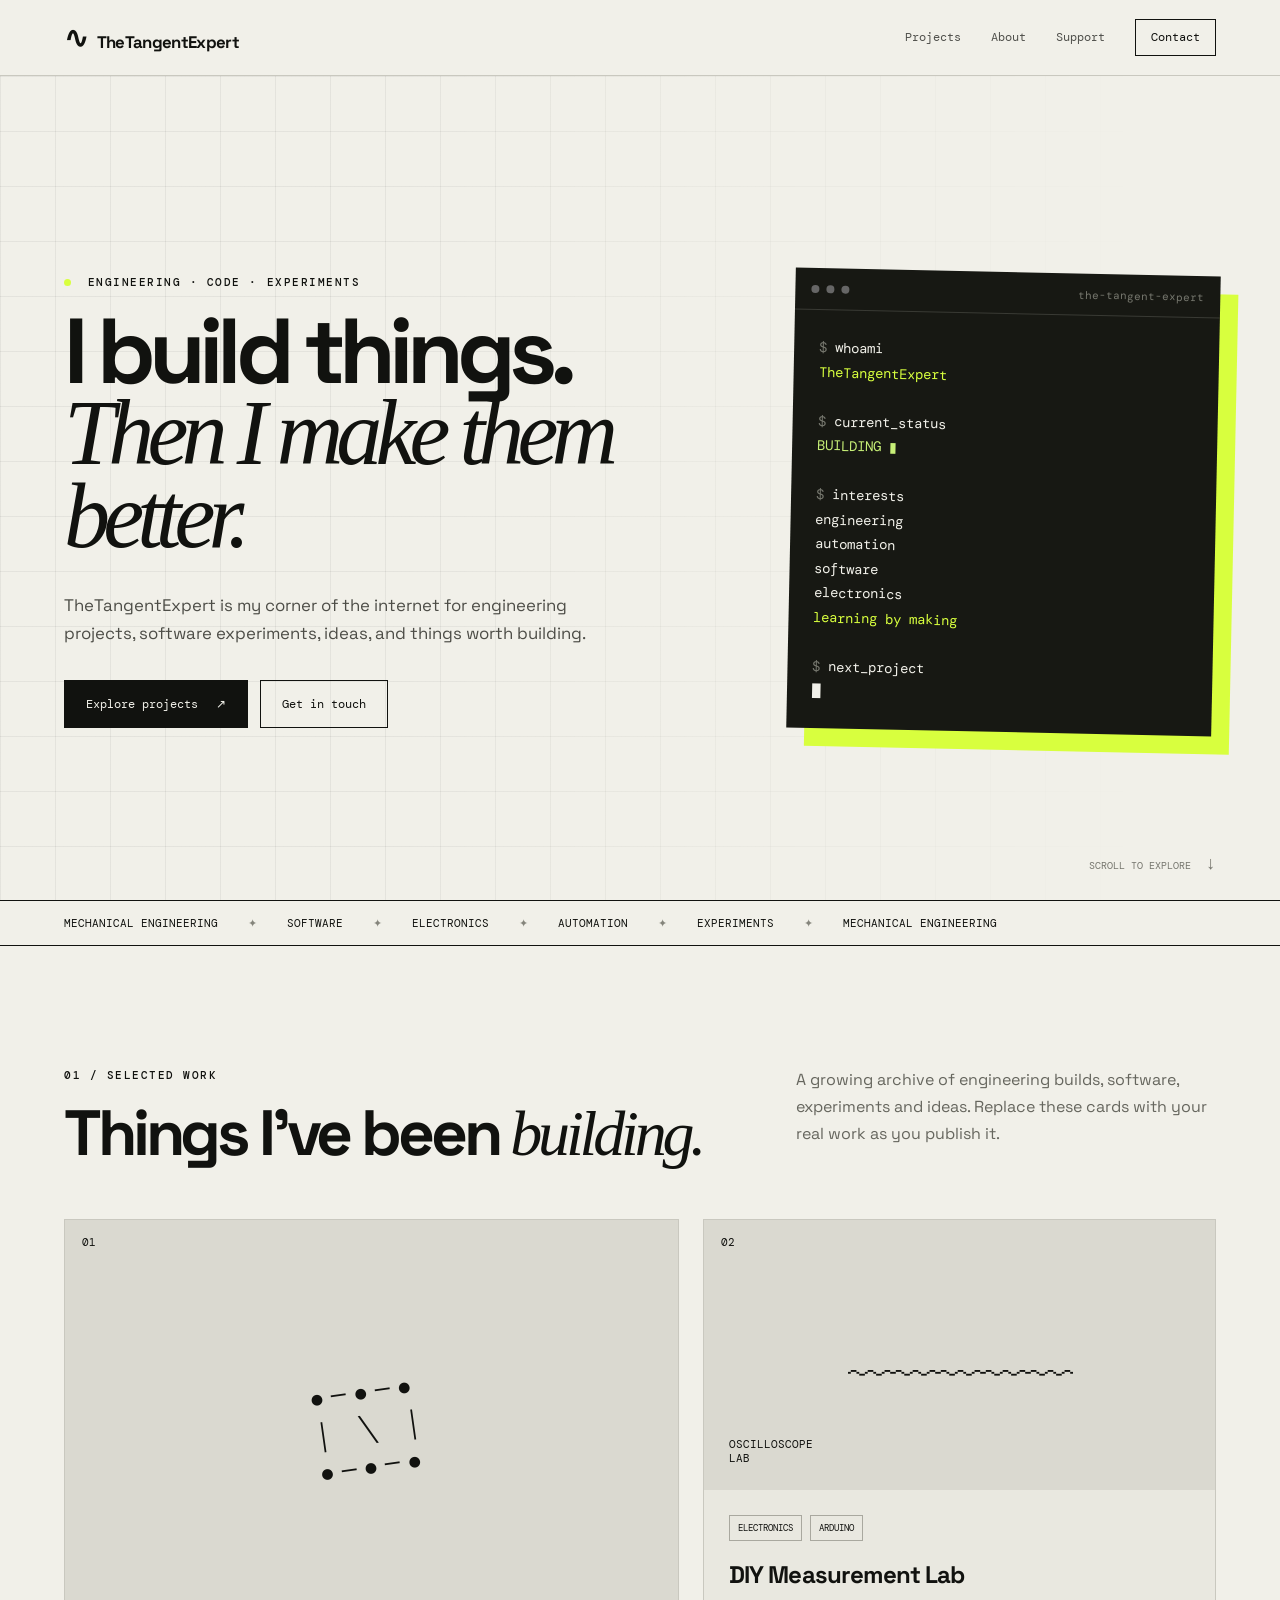
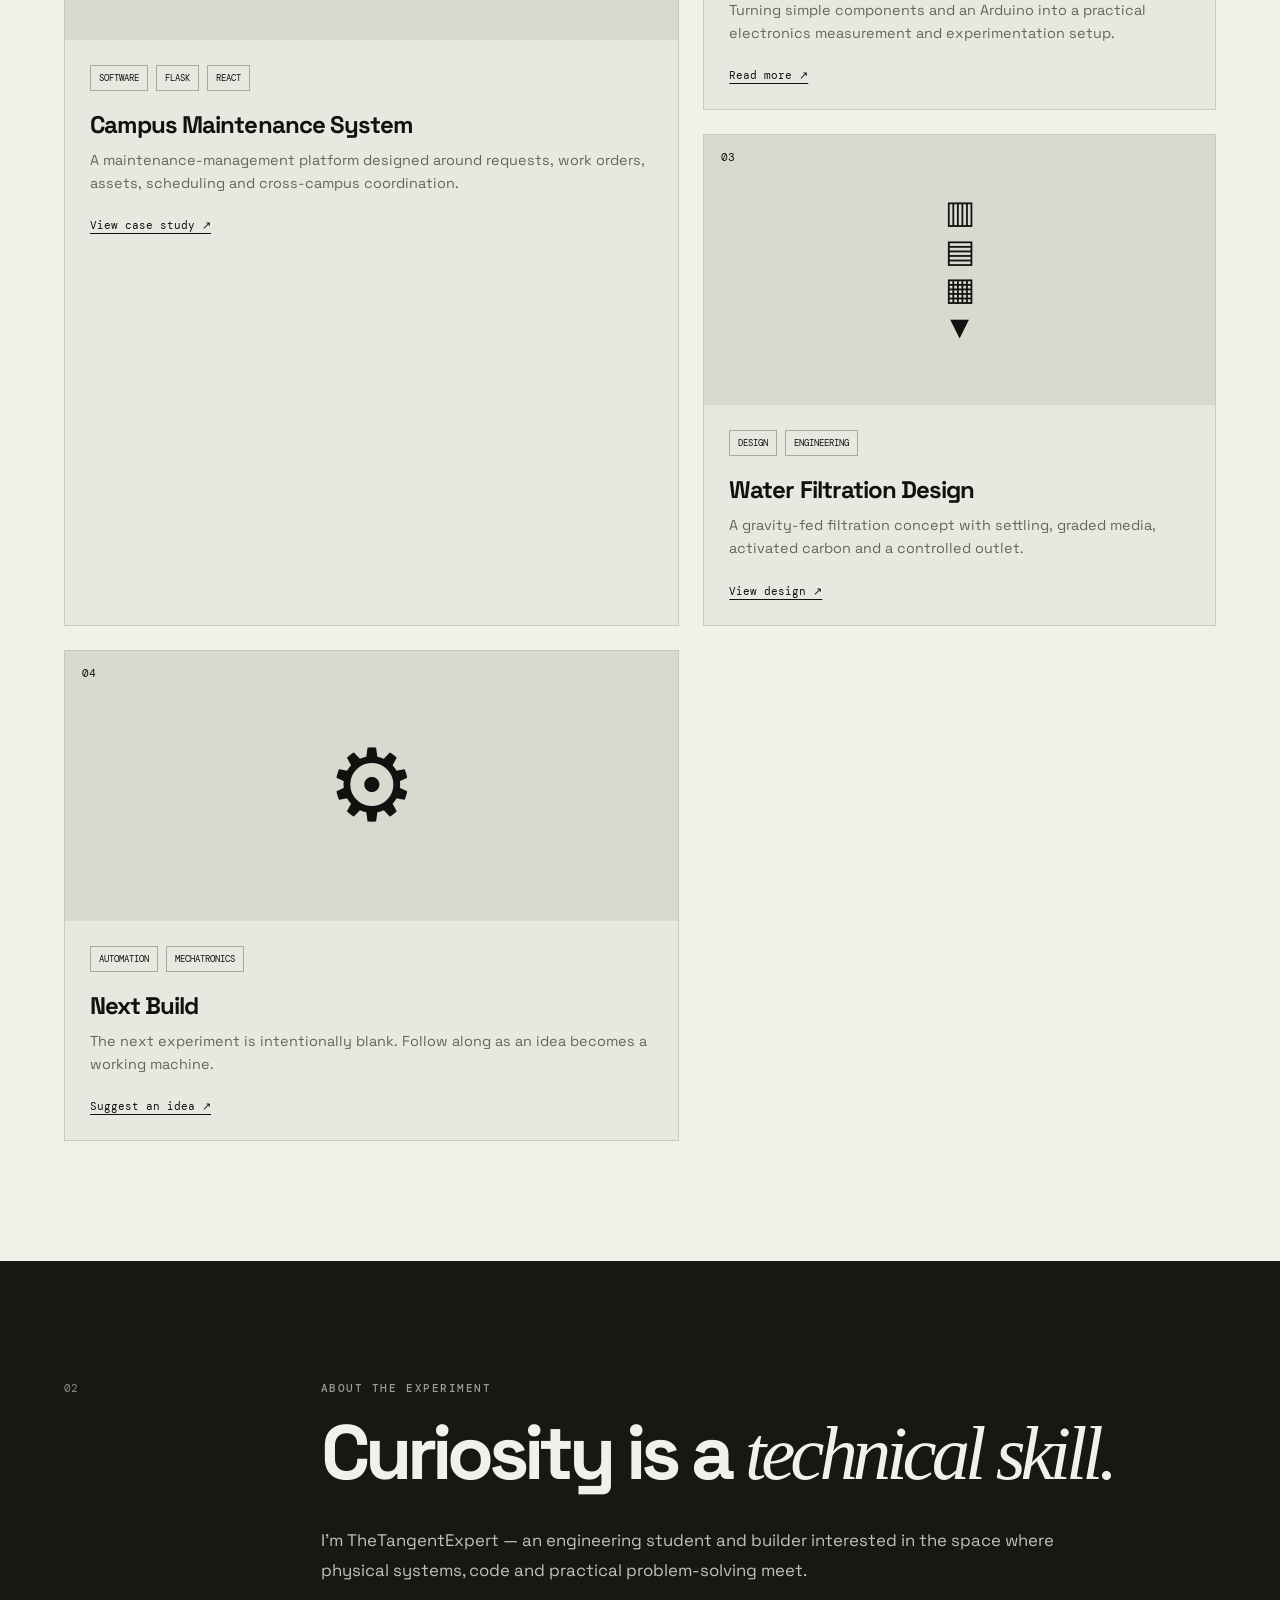
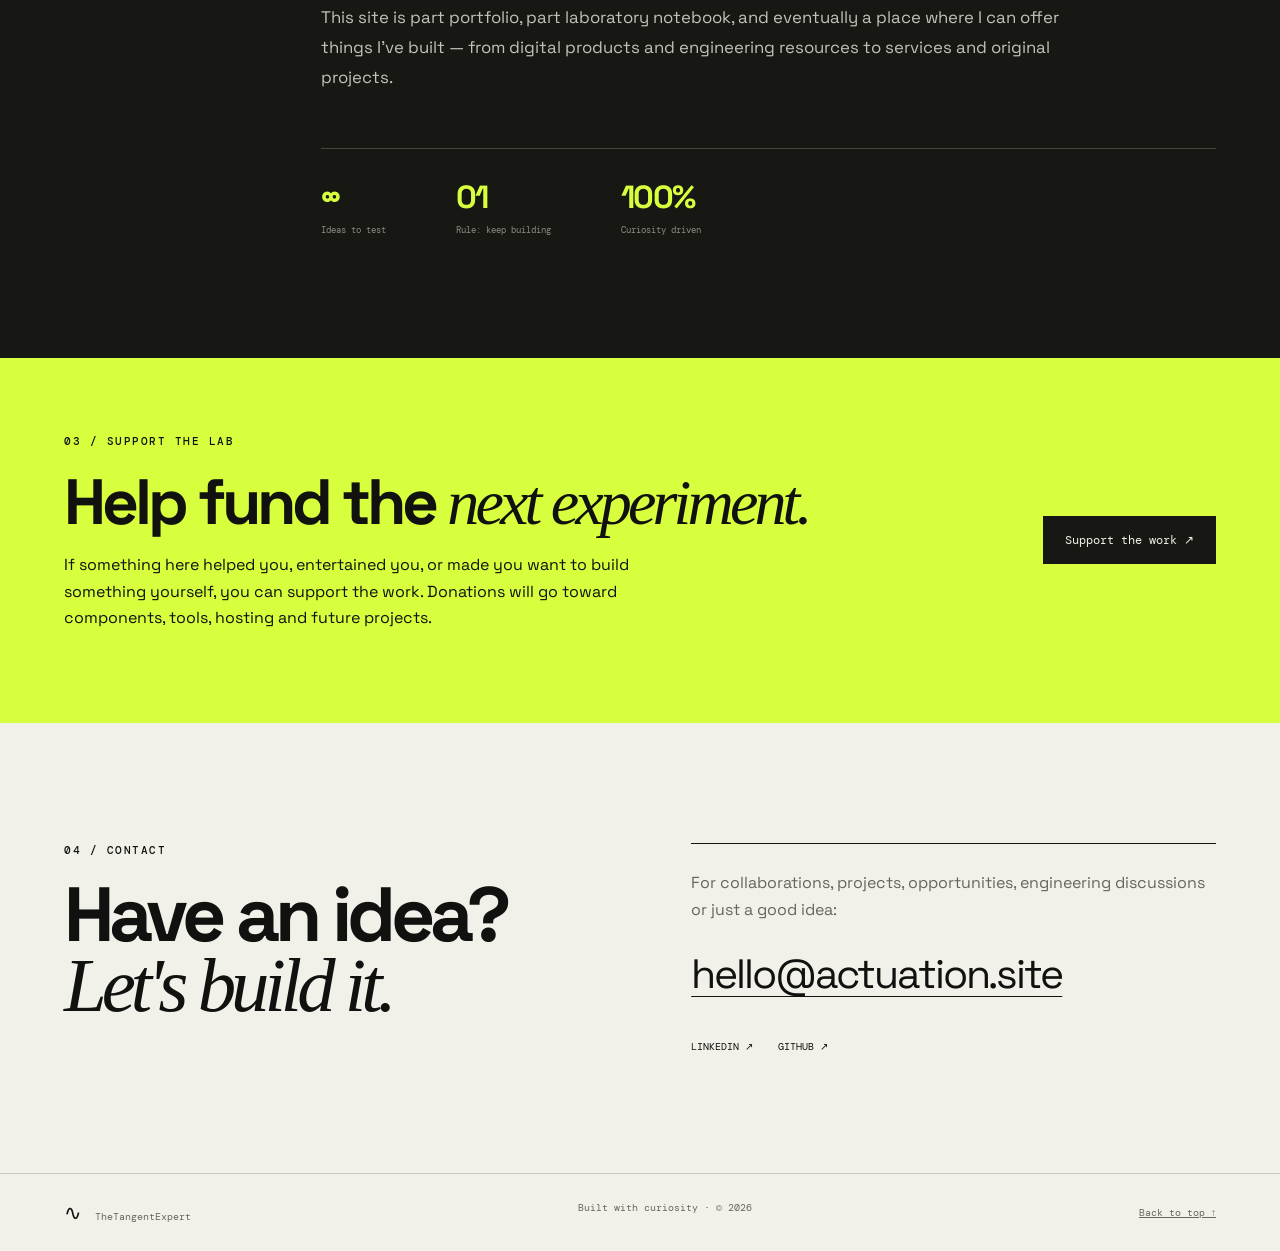
==== index.html @ dbe483da "Add files via upload" ====
<!DOCTYPE html>
<html lang="en">
<head>
  <meta charset="UTF-8">
  <meta name="viewport" content="width=device-width, initial-scale=1.0">
  <meta name="description" content="TheTangentExpert — engineering, experiments, software and projects by Tangeni.">
  <title>TheTangentExpert | Engineering in Motion</title>
  <link rel="icon" href="assets/favicon.svg" type="image/svg+xml">
  <link rel="stylesheet" href="style.css">
</head>
<body>
  <header class="nav">
    <a class="brand" href="#top"><span class="brand-mark">∿</span> TheTangentExpert</a>
    <nav>
      <a href="#projects">Projects</a>
      <a href="#about">About</a>
      <a href="#support">Support</a>
      <a class="nav-cta" href="#contact">Contact</a>
    </nav>
    <button class="menu" aria-label="Open menu">☰</button>
  </header>

  <main id="top">
    <section class="hero">
      <div class="hero-grid"></div>
      <div class="hero-copy">
        <p class="eyebrow"><span></span> ENGINEERING · CODE · EXPERIMENTS</p>
        <h1>I build things.<br><em>Then I make them better.</em></h1>
        <p class="hero-text">TheTangentExpert is my corner of the internet for engineering projects, software experiments, ideas, and things worth building.</p>
        <div class="actions">
          <a class="button primary" href="#projects">Explore projects <span>↗</span></a>
          <a class="button ghost" href="#contact">Get in touch</a>
        </div>
      </div>
      <div class="hero-card">
        <div class="terminal-top"><i></i><i></i><i></i><span>the-tangent-expert</span></div>
        <pre><span class="muted">$</span> whoami
<span class="accent">TheTangentExpert</span>

<span class="muted">$</span> current_status
<span class="ok">BUILDING ▮</span>

<span class="muted">$</span> interests
engineering
automation
software
electronics
<span class="accent">learning by making</span>

<span class="muted">$</span> next_project
<span class="cursor">█</span></pre>
      </div>
      <div class="scroll-note">SCROLL TO EXPLORE <span>↓</span></div>
    </section>

    <section class="ticker" aria-label="Topics">
      <div>MECHANICAL ENGINEERING</div><span>✦</span><div>SOFTWARE</div><span>✦</span><div>ELECTRONICS</div><span>✦</span><div>AUTOMATION</div><span>✦</span><div>EXPERIMENTS</div><span>✦</span><div>MECHANICAL ENGINEERING</div>
    </section>

    <section id="projects" class="section projects">
      <div class="section-head">
        <div>
          <p class="eyebrow">01 / SELECTED WORK</p>
          <h2>Things I've been <em>building.</em></h2>
        </div>
        <p class="section-intro">A growing archive of engineering builds, software, experiments and ideas. Replace these cards with your real work as you publish it.</p>
      </div>
      <div class="project-grid">
        <article class="project featured">
          <div class="project-art maintenance"><span>01</span><div class="nodes">●—●—●<br>│ ╲ │<br>●—●—●</div></div>
          <div class="project-body">
            <div class="tags"><span>SOFTWARE</span><span>FLASK</span><span>REACT</span></div>
            <h3>Campus Maintenance System</h3>
            <p>A maintenance-management platform designed around requests, work orders, assets, scheduling and cross-campus coordination.</p>
            <a href="#contact">View case study ↗</a>
          </div>
        </article>
        <article class="project">
          <div class="project-art oscilloscope"><span>02</span><div class="wave">〰〰〰〰〰</div><b>OSCILLOSCOPE<br>LAB</b></div>
          <div class="project-body">
            <div class="tags"><span>ELECTRONICS</span><span>ARDUINO</span></div>
            <h3>DIY Measurement Lab</h3>
            <p>Turning simple components and an Arduino into a practical electronics measurement and experimentation setup.</p>
            <a href="#contact">Read more ↗</a>
          </div>
        </article>
        <article class="project">
          <div class="project-art filter"><span>03</span><div class="tank">▥<br>▤<br>▦<br>▼</div></div>
          <div class="project-body">
            <div class="tags"><span>DESIGN</span><span>ENGINEERING</span></div>
            <h3>Water Filtration Design</h3>
            <p>A gravity-fed filtration concept with settling, graded media, activated carbon and a controlled outlet.</p>
            <a href="#contact">View design ↗</a>
          </div>
        </article>
        <article class="project">
          <div class="project-art automation"><span>04</span><div class="gear">⚙</div></div>
          <div class="project-body">
            <div class="tags"><span>AUTOMATION</span><span>MECHATRONICS</span></div>
            <h3>Next Build</h3>
            <p>The next experiment is intentionally blank. Follow along as an idea becomes a working machine.</p>
            <a href="#contact">Suggest an idea ↗</a>
          </div>
        </article>
      </div>
    </section>

    <section id="about" class="section about">
      <div class="about-number">02</div>
      <div class="about-copy">
        <p class="eyebrow">ABOUT THE EXPERIMENT</p>
        <h2>Curiosity is a <em>technical skill.</em></h2>
        <p>I’m TheTangentExpert — an engineering student and builder interested in the space where physical systems, code and practical problem-solving meet.</p>
        <p>This site is part portfolio, part laboratory notebook, and eventually a place where I can offer things I've built — from digital products and engineering resources to services and original projects.</p>
        <div class="stats">
          <div><strong>∞</strong><span>Ideas to test</span></div>
          <div><strong>01</strong><span>Rule: keep building</span></div>
          <div><strong>100%</strong><span>Curiosity driven</span></div>
        </div>
      </div>
    </section>

    <section id="support" class="support">
      <div class="support-inner">
        <div>
          <p class="eyebrow">03 / SUPPORT THE LAB</p>
          <h2>Help fund the <em>next experiment.</em></h2>
          <p>If something here helped you, entertained you, or made you want to build something yourself, you can support the work. Donations will go toward components, tools, hosting and future projects.</p>
        </div>
        <a class="button light" href="mailto:hello@actuation.site?subject=Support%20TheTangentExpert">Support the work ↗</a>
      </div>
    </section>

    <section id="contact" class="section contact">
      <div>
        <p class="eyebrow">04 / CONTACT</p>
        <h2>Have an idea?<br><em>Let's build it.</em></h2>
      </div>
      <div class="contact-card">
        <p>For collaborations, projects, opportunities, engineering discussions or just a good idea:</p>
        <a class="email" href="mailto:hello@actuation.site">hello@actuation.site</a>
        <div class="contact-links">
          <a href="https://www.linkedin.com/" target="_blank" rel="noopener">LinkedIn ↗</a>
          <a href="https://github.com/" target="_blank" rel="noopener">GitHub ↗</a>
        </div>
      </div>
    </section>
  </main>

  <footer>
    <div><span class="brand-mark">∿</span> TheTangentExpert</div>
    <p>Built with curiosity · © 2026</p>
    <a href="#top">Back to top ↑</a>
  </footer>
  <script src="script.js"></script>
</body>
</html>
---- style.css ----
@import url('https://fonts.googleapis.com/css2?family=DM+Mono:wght@400;500&family=Space+Grotesk:wght@400;500;600;700&display=swap');

:root{--ink:#11120f;--paper:#f1f0e9;--muted:#76766e;--line:#c9c8bf;--acid:#d8ff3e;--white:#fff}
*{box-sizing:border-box}html{scroll-behavior:smooth}body{margin:0;background:var(--paper);color:var(--ink);font-family:"Space Grotesk",sans-serif}a{color:inherit;text-decoration:none}.nav{height:76px;border-bottom:1px solid var(--line);display:flex;align-items:center;justify-content:space-between;padding:0 5vw;position:sticky;top:0;background:rgba(241,240,233,.92);backdrop-filter:blur(14px);z-index:10}.brand{font-weight:700;letter-spacing:-.04em;font-size:1.05rem}.brand-mark{font-size:1.8rem;display:inline-block;margin-right:7px}.nav nav{display:flex;gap:30px;align-items:center;font-family:"DM Mono",monospace;font-size:.72rem}.nav nav a{opacity:.72}.nav nav a:hover{opacity:1}.nav-cta{border:1px solid var(--ink);padding:10px 15px;opacity:1!important}.menu{display:none;background:none;border:0;font-size:1.5rem}.hero{min-height:calc(100vh - 76px);padding:10vh 5vw 7vh;display:grid;grid-template-columns:1.2fr .8fr;align-items:center;gap:7vw;position:relative;overflow:hidden}.hero-grid{position:absolute;inset:0;background-image:linear-gradient(rgba(17,18,15,.055) 1px,transparent 1px),linear-gradient(90deg,rgba(17,18,15,.055) 1px,transparent 1px);background-size:55px 55px;mask-image:linear-gradient(90deg,#000 30%,transparent 90%);pointer-events:none}.hero-copy,.hero-card{position:relative;z-index:1}.eyebrow{font-family:"DM Mono",monospace;font-size:.68rem;letter-spacing:.14em;font-weight:500;margin:0 0 22px}.eyebrow span{display:inline-block;width:7px;height:7px;background:var(--acid);border-radius:50%;margin-right:8px}h1,h2,h3,p{margin-top:0}h1{font-size:clamp(3.5rem,7.2vw,7.8rem);line-height:.88;letter-spacing:-.075em;margin-bottom:34px}h1 em,h2 em{font-family:Georgia,serif;font-weight:400}.hero-text{max-width:570px;font-size:1.05rem;line-height:1.7;color:#4d4d47}.actions{display:flex;gap:12px;margin-top:32px}.button{display:inline-flex;align-items:center;gap:18px;padding:15px 21px;font-family:"DM Mono",monospace;font-size:.73rem;border:1px solid var(--ink)}.button.primary{background:var(--ink);color:var(--paper)}.button.primary:hover{background:#33342f}.button.ghost:hover{background:var(--white)}.hero-card{background:#171813;color:#f1f0e9;box-shadow:18px 18px 0 var(--acid);max-width:510px;justify-self:end;width:100%;transform:rotate(1.2deg)}.terminal-top{height:42px;border-bottom:1px solid #393a34;display:flex;align-items:center;gap:7px;padding:0 16px;font:11px "DM Mono",monospace;color:#77786f}.terminal-top i{width:8px;height:8px;border-radius:50%;background:#666}.terminal-top span{margin-left:auto}.hero-card pre{font:14px/1.75 "DM Mono",monospace;padding:25px;margin:0}.muted{color:#77786f}.accent{color:var(--acid)}.ok{color:#c7ef77}.cursor{animation:blink 1s infinite}@keyframes blink{50%{opacity:0}}.scroll-note{position:absolute;bottom:25px;right:5vw;font:10px "DM Mono",monospace;color:var(--muted)}.scroll-note span{font-size:18px;margin-left:8px}.ticker{display:flex;gap:30px;white-space:nowrap;overflow:hidden;border-top:1px solid var(--ink);border-bottom:1px solid var(--ink);padding:15px 5vw;font:11px "DM Mono",monospace}.ticker span{color:#85857c}.section{padding:120px 5vw}.section-head{display:grid;grid-template-columns:1fr 420px;gap:60px;align-items:end;margin-bottom:55px}.section h2{font-size:clamp(2.8rem,5vw,5.2rem);line-height:.92;letter-spacing:-.065em;margin:0}.section-intro{line-height:1.7;color:#66665e}.project-grid{display:grid;grid-template-columns:1.2fr 1fr;gap:24px}.project{border:1px solid var(--line);background:#e9e8e0}.project:hover{transform:translateY(-5px);transition:.25s}.project.featured{grid-row:span 2}.project-art{height:270px;position:relative;overflow:hidden;background:#dad9d0;display:flex;align-items:center;justify-content:center}.featured .project-art{height:420px}.project-art>span{position:absolute;left:17px;top:15px;font:11px "DM Mono",monospace}.nodes{font:25px/1.5 "DM Mono";letter-spacing:7px;transform:rotate(-8deg)}.wave{font:30px "DM Mono";transform:scaleX(1.5);position:absolute;top:50%;animation:float 3s ease-in-out infinite}.oscilloscope b{font:11px "DM Mono";position:absolute;bottom:25px;left:25px}.tank{font:32px/1.2 "DM Mono";text-align:center}.gear{font-size:100px}.project-body{padding:25px}.tags{display:flex;gap:8px;flex-wrap:wrap;margin-bottom:18px}.tags span{font:9px "DM Mono";border:1px solid #a9a89f;padding:6px 8px}.project h3{font-size:1.5rem;letter-spacing:-.04em;margin-bottom:9px}.project p{font-size:.9rem;line-height:1.6;color:#65655d;max-width:580px}.project-body a{display:inline-block;font:11px "DM Mono";margin-top:9px;text-decoration:underline;text-underline-offset:4px}.about{background:#171813;color:#f1f0e9;display:grid;grid-template-columns:180px 1fr;gap:6vw}.about .eyebrow{color:#9b9c93}.about-number{font:11px "DM Mono";color:#8b8c84}.about-copy{max-width:900px}.about h2{font-size:clamp(3rem,6vw,6.3rem);margin-bottom:35px}.about-copy>p:not(.eyebrow){font-size:1.05rem;line-height:1.8;color:#c2c2ba;max-width:750px}.stats{display:flex;gap:70px;border-top:1px solid #44453e;margin-top:55px;padding-top:28px}.stats strong{display:block;font-size:2rem;letter-spacing:-.05em;color:var(--acid)}.stats span{font:9px "DM Mono";color:#8b8c84}.support{background:var(--acid);padding:75px 5vw}.support-inner{max-width:1200px;margin:auto;display:flex;align-items:center;justify-content:space-between;gap:50px}.support h2{font-size:clamp(2.5rem,5vw,5rem);letter-spacing:-.06em;line-height:.92;margin-bottom:20px}.support p{max-width:650px;line-height:1.65}.button.light{background:#171813;color:#f1f0e9;border-color:#171813}.contact{display:grid;grid-template-columns:1fr 1fr;gap:8vw}.contact h2{font-size:clamp(3rem,6vw,6.3rem)}.contact-card{align-self:end;border-top:1px solid var(--ink);padding-top:25px}.contact-card p{color:#66665e;line-height:1.7}.email{font-size:clamp(1.7rem,3.2vw,3.2rem);letter-spacing:-.05em;display:block;margin:25px 0 40px;text-decoration:underline;text-decoration-thickness:1px;text-underline-offset:8px}.contact-links{display:flex;gap:25px;font:10px "DM Mono";text-transform:uppercase}.contact-links a:hover{text-decoration:underline}footer{border-top:1px solid var(--line);padding:25px 5vw;display:flex;justify-content:space-between;align-items:center;font:10px "DM Mono";color:#67675f}footer .brand-mark{font-size:1.3rem;color:var(--ink)}footer a{text-decoration:underline}@keyframes float{50%{transform:scaleX(1.5) translateY(-8px)}}@media(max-width:850px){.nav nav{display:none}.menu{display:block}.hero{grid-template-columns:1fr;padding-top:70px}.hero-card{justify-self:start;margin-top:35px}.scroll-note{display:none}.section-head,.project-grid,.contact{grid-template-columns:1fr}.featured{grid-row:auto}.featured .project-art,.project-art{height:290px}.about{grid-template-columns:1fr}.about-number{display:none}.support-inner{display:block}.support .button{margin-top:25px}.stats{gap:30px;flex-wrap:wrap}}@media(max-width:520px){.nav{padding:0 20px}.hero,.section{padding-left:20px;padding-right:20px}.hero{padding-top:55px}.hero-card{box-shadow:8px 8px 0 var(--acid)}h1{font-size:3.4rem}.ticker{padding-left:20px}.section{padding-top:80px;padding-bottom:80px}.stats{gap:22px}footer{padding:22px 20px;gap:15px;flex-wrap:wrap}}
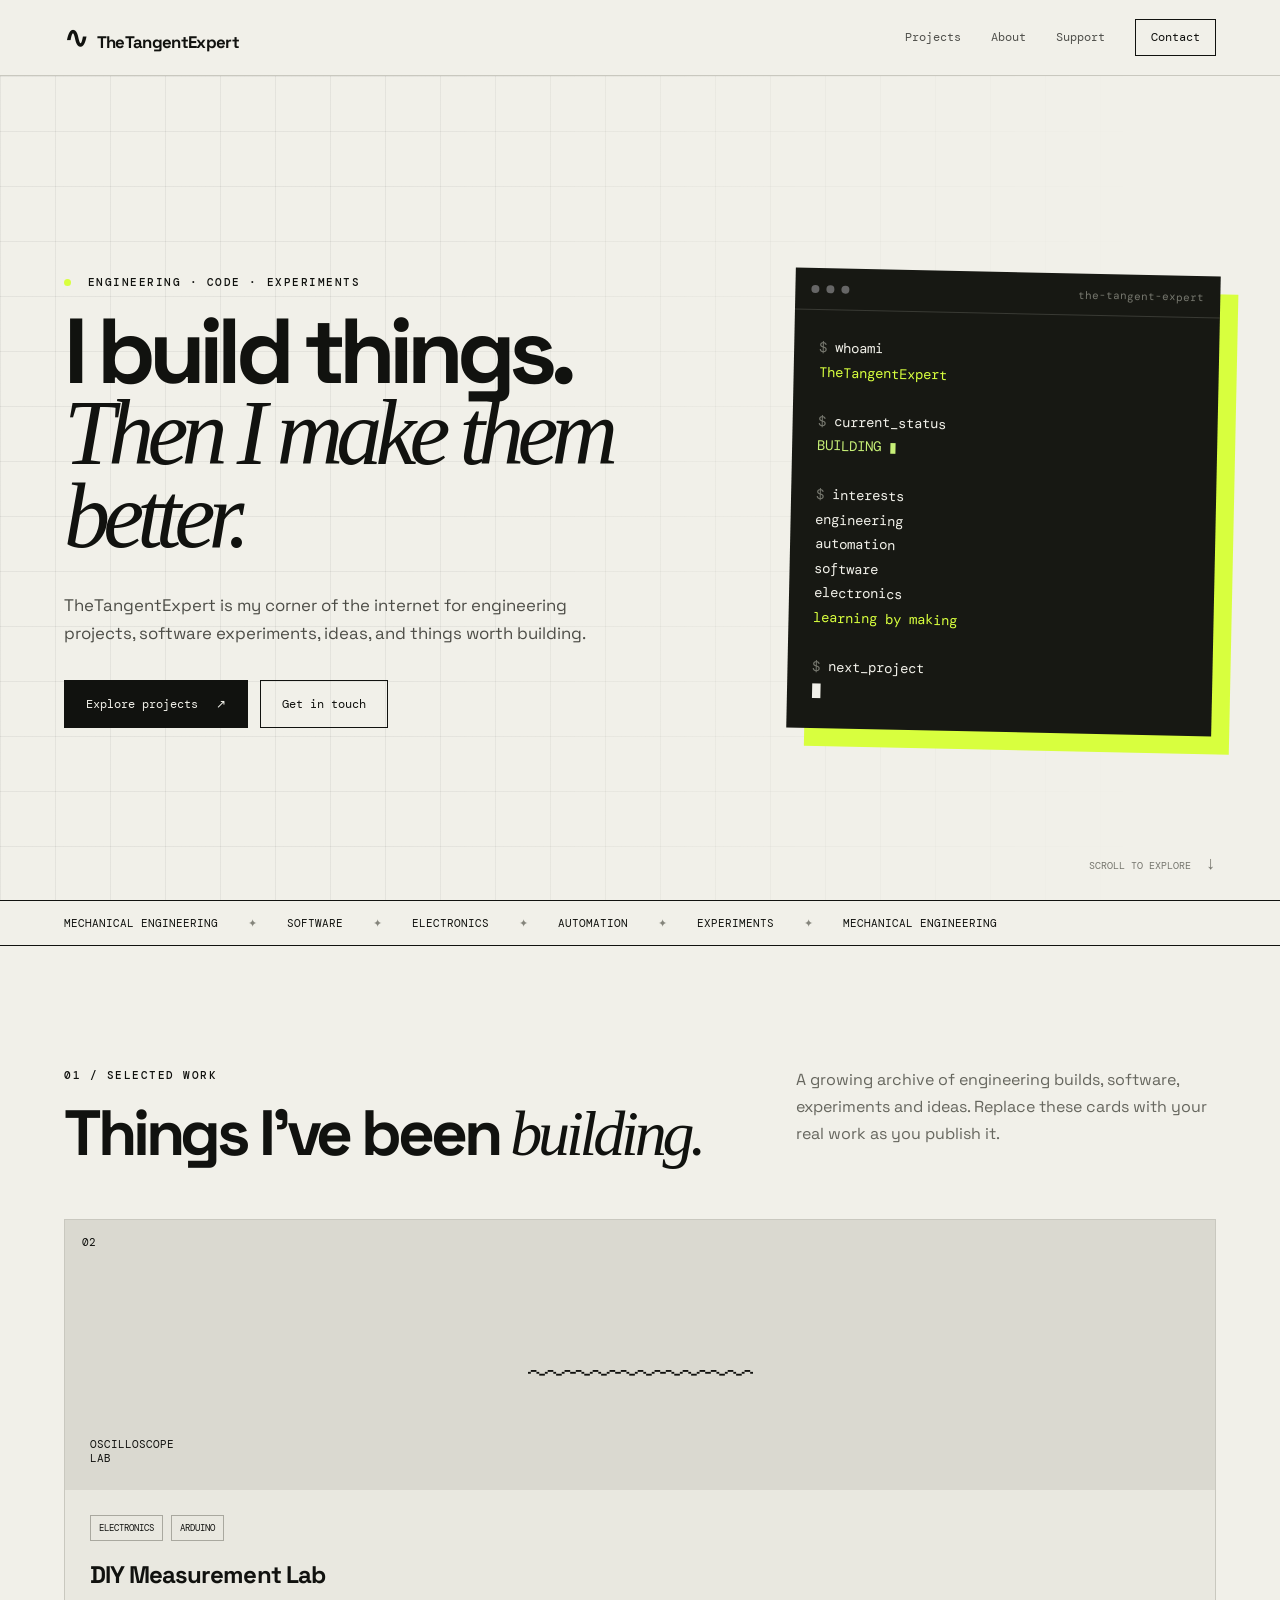
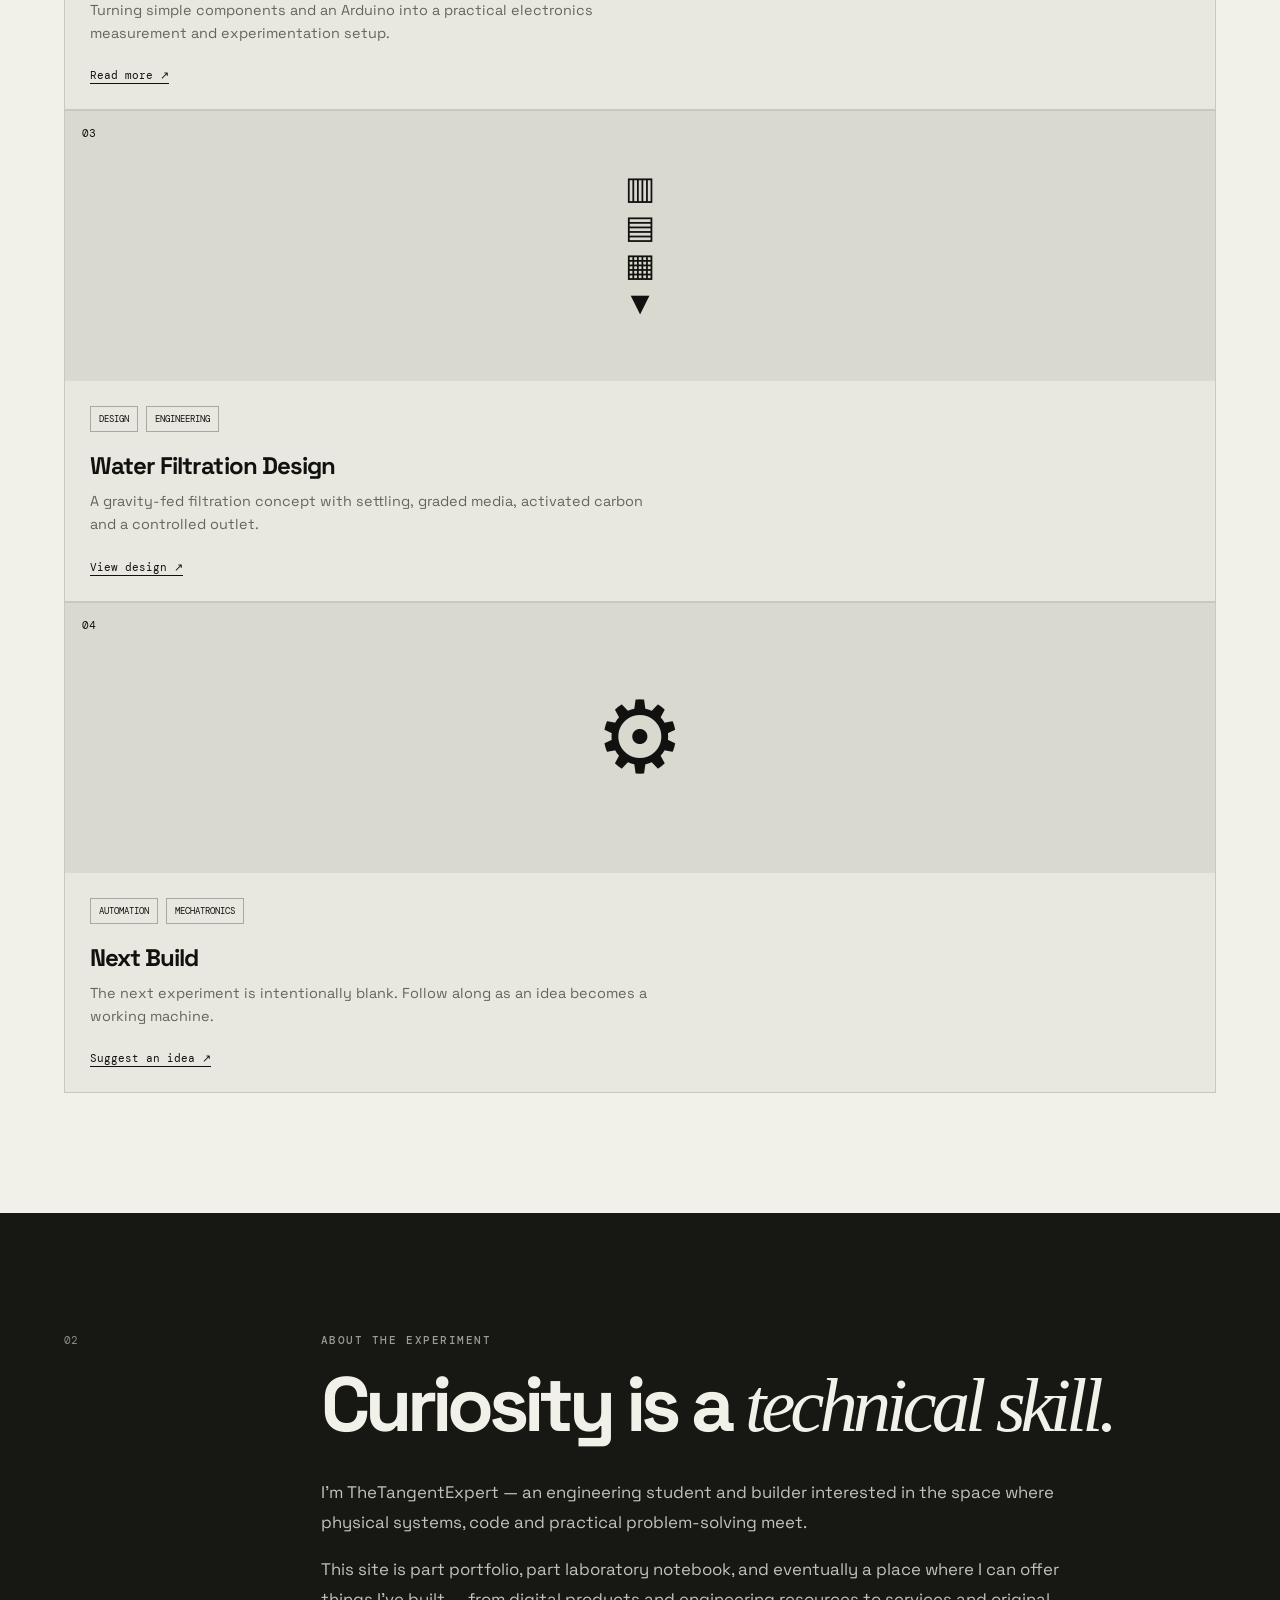
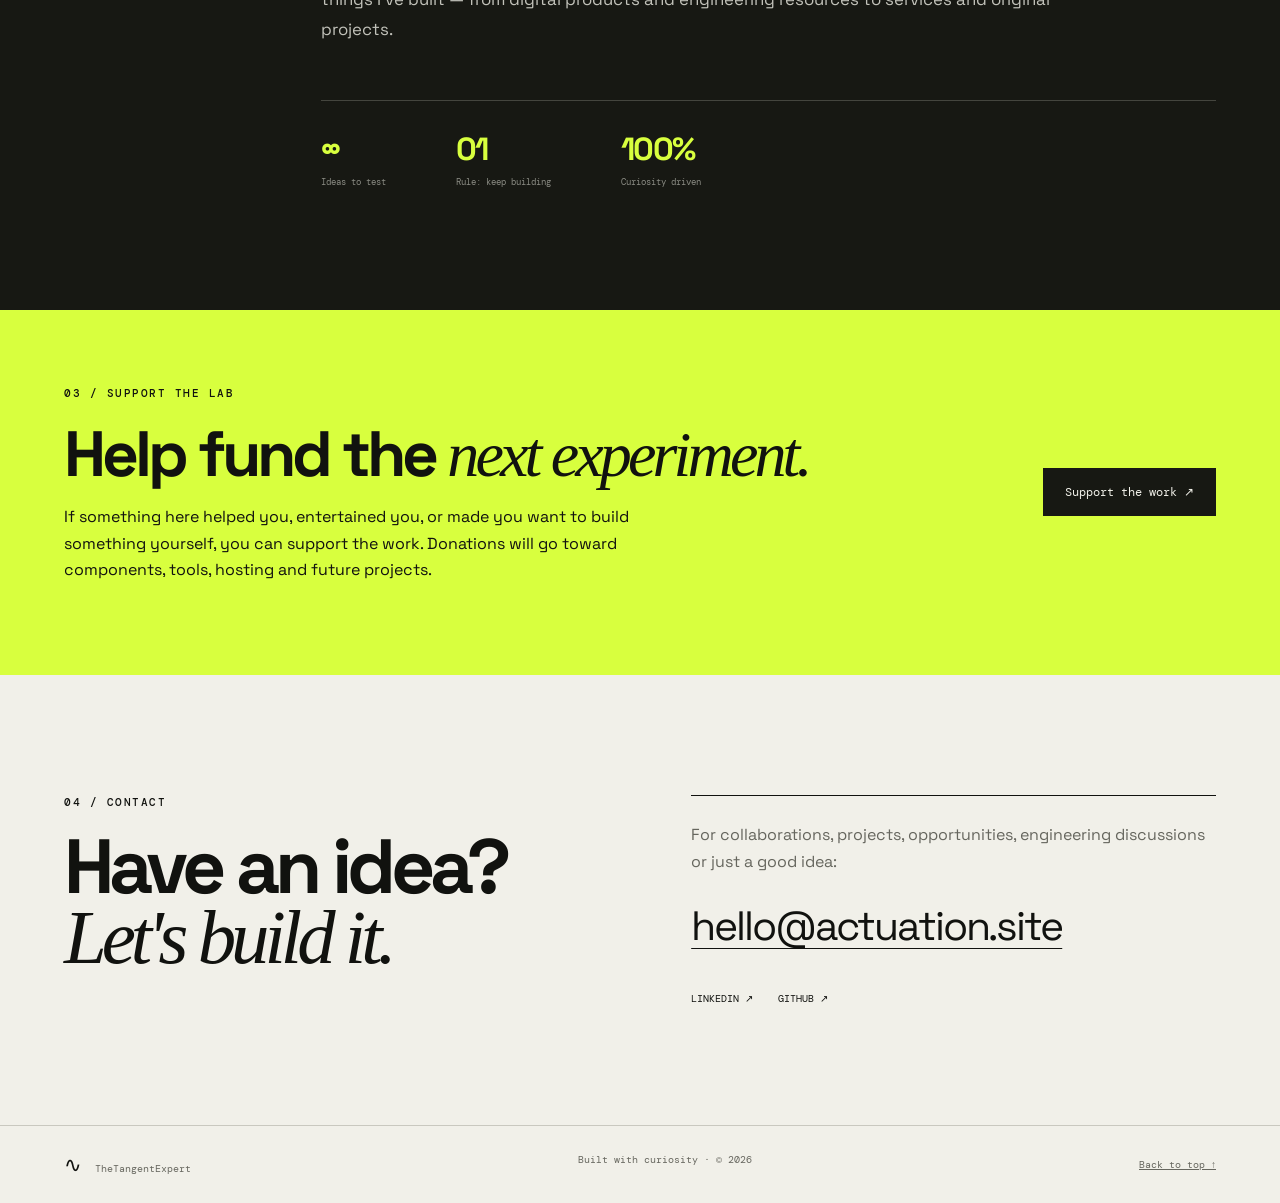
==== commit 980cc71a: "Fix project link and clean up featured projects Updated project link to point to the correct project" ====
--- a/index.html
+++ b/index.html
@@ -1,6 +1,15 @@
 <!DOCTYPE html>
 <html lang="en">
 <head>
+  <!-- Google tag (gtag.js) -->
+<script async src="https://www.googletagmanager.com/gtag/js?id=G-ZDXHP2GFPJ"></script>
+<script>
+  window.dataLayer = window.dataLayer || [];
+  function gtag(){dataLayer.push(arguments);}
+  gtag('js', new Date());
+
+  gtag('config', 'G-ZDXHP2GFPJ');
+</script>
   <meta charset="UTF-8">
   <meta name="viewport" content="width=device-width, initial-scale=1.0">
   <meta name="description" content="TheTangentExpert — engineering, experiments, software and projects by Tangeni.">
@@ -28,7 +37,7 @@
         <h1>I build things.<br><em>Then I make them better.</em></h1>
         <p class="hero-text">TheTangentExpert is my corner of the internet for engineering projects, software experiments, ideas, and things worth building.</p>
         <div class="actions">
-          <a class="button primary" href="#projects">Explore projects <span>↗</span></a>
+          <a class="button primary" href="projects/index.html">Explore projects <span>↗</span></a>
           <a class="button ghost" href="#contact">Get in touch</a>
         </div>
       </div>
@@ -65,15 +74,7 @@
         </div>
         <p class="section-intro">A growing archive of engineering builds, software, experiments and ideas. Replace these cards with your real work as you publish it.</p>
       </div>
-      <div class="project-grid">
-        <article class="project featured">
-          <div class="project-art maintenance"><span>01</span><div class="nodes">●—●—●<br>│ ╲ │<br>●—●—●</div></div>
-          <div class="project-body">
-            <div class="tags"><span>SOFTWARE</span><span>FLASK</span><span>REACT</span></div>
-            <h3>Campus Maintenance System</h3>
-            <p>A maintenance-management platform designed around requests, work orders, assets, scheduling and cross-campus coordination.</p>
-            <a href="#contact">View case study ↗</a>
-          </div>
+
         </article>
         <article class="project">
           <div class="project-art oscilloscope"><span>02</span><div class="wave">〰〰〰〰〰</div><b>OSCILLOSCOPE<br>LAB</b></div>
@@ -154,4 +155,4 @@
   </footer>
   <script src="script.js"></script>
 </body>
-</html>+</html>
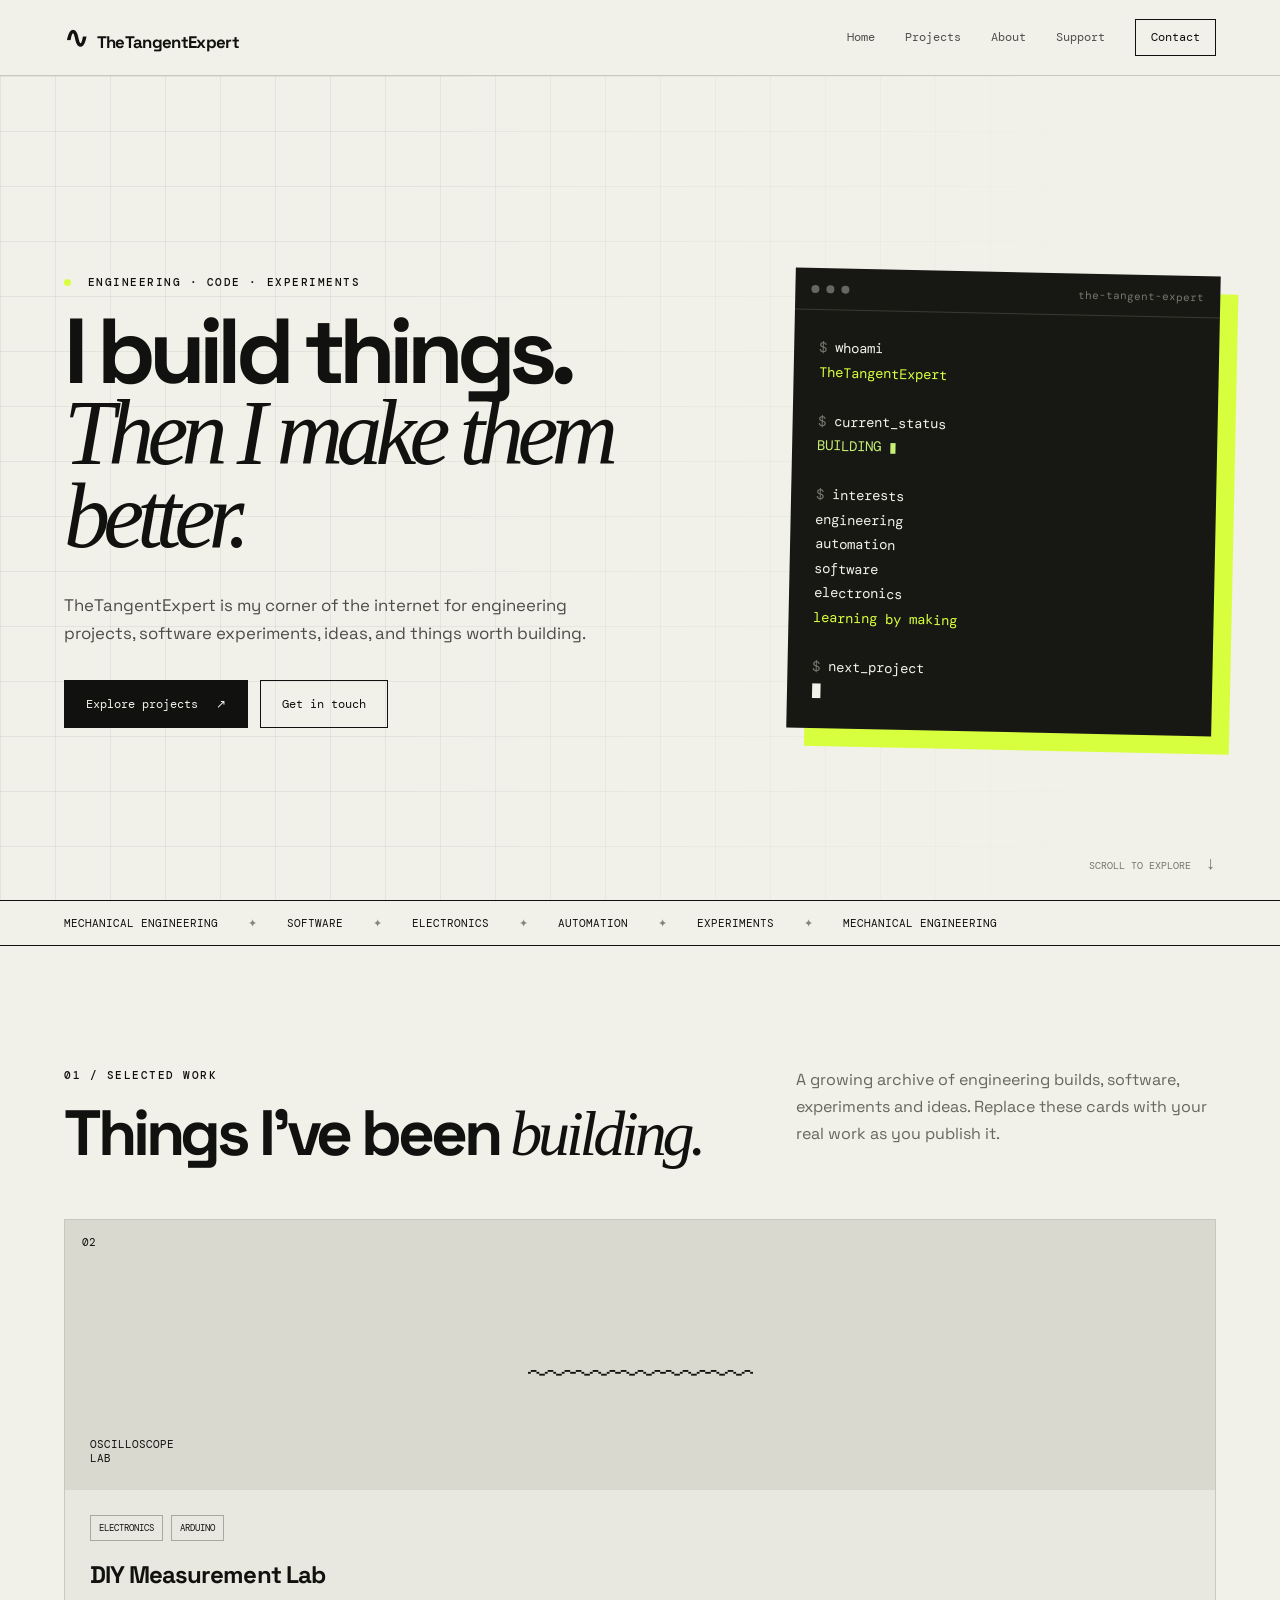
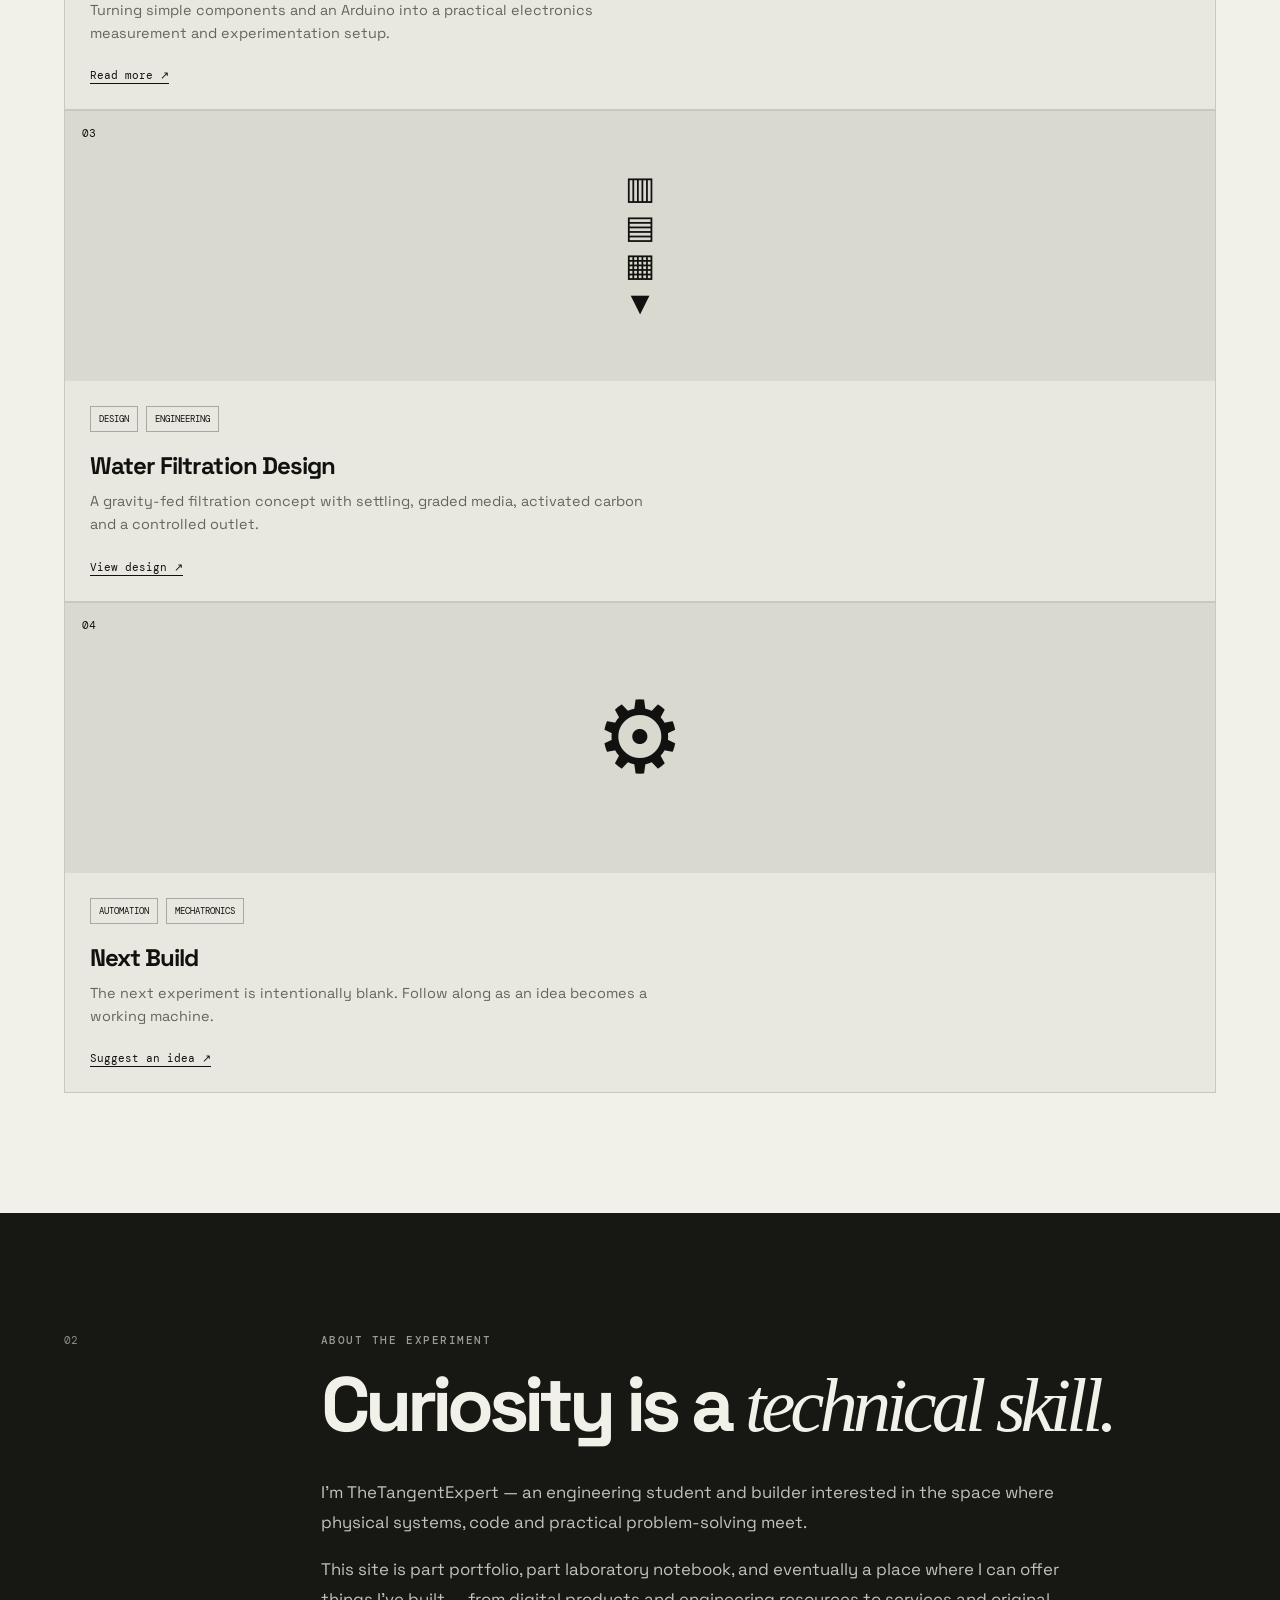
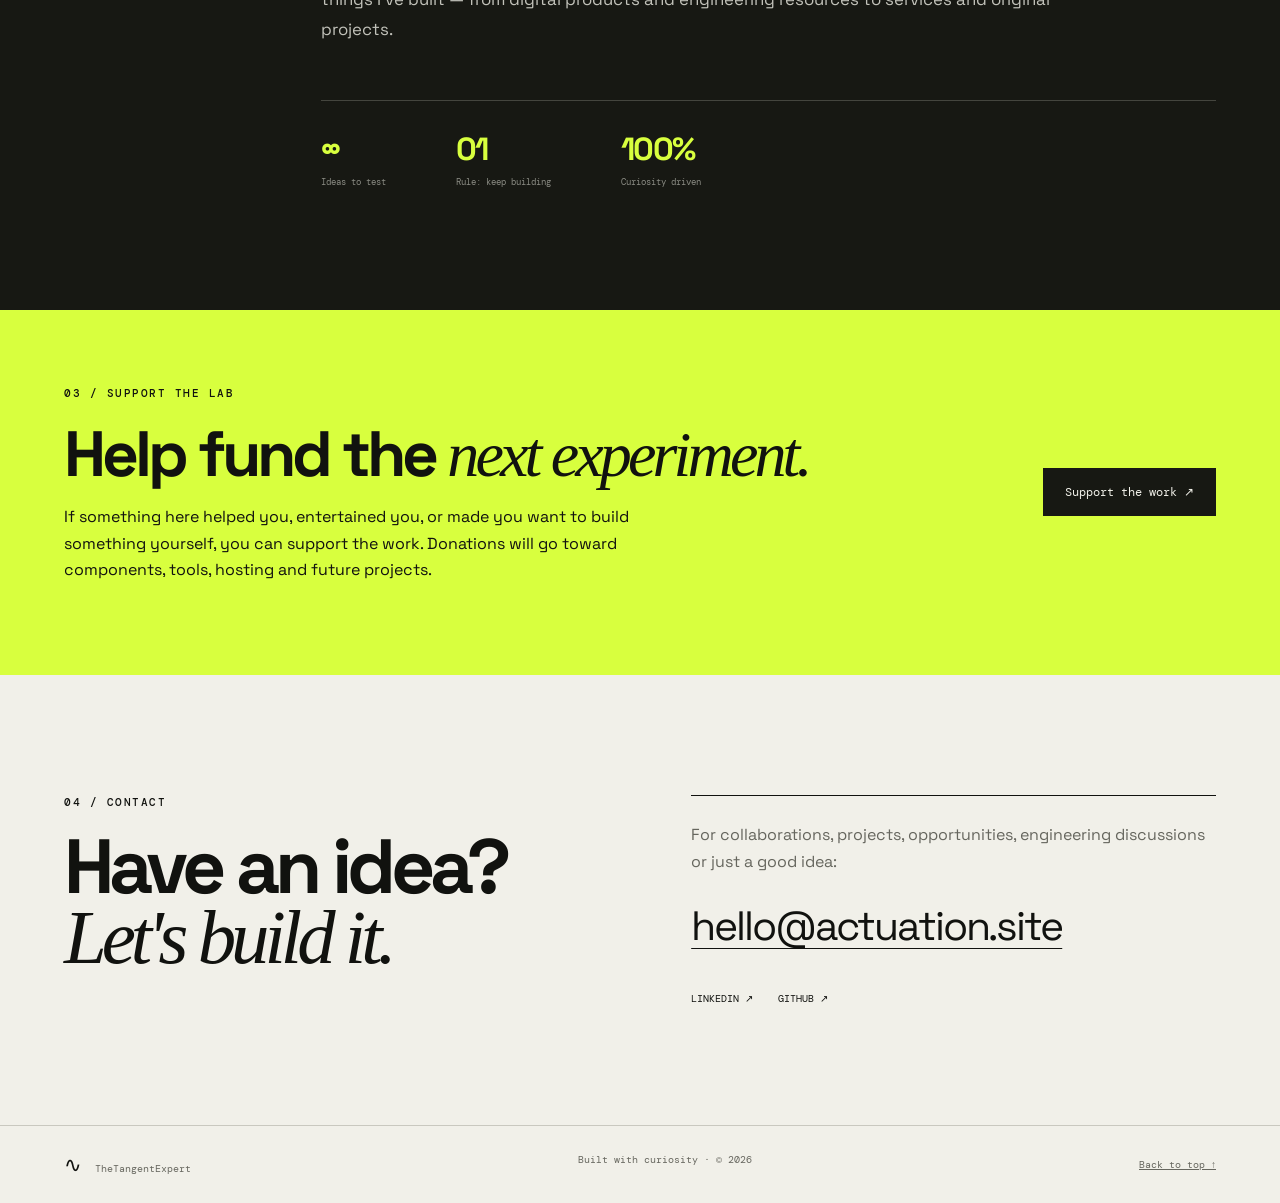
==== commit a0d91892: "Update navigation links to use absolute paths" ====
--- a/index.html
+++ b/index.html
@@ -21,10 +21,11 @@
   <header class="nav">
     <a class="brand" href="#top"><span class="brand-mark">∿</span> TheTangentExpert</a>
     <nav>
-      <a href="#projects">Projects</a>
-      <a href="#about">About</a>
-      <a href="#support">Support</a>
-      <a class="nav-cta" href="#contact">Contact</a>
+      <a href="/index.html">Home</a>
+      <a href="/projects/index.html">Projects</a>
+      <a href="/about/index.html">About</a>
+      <a href="/support/index.html">Support</a>
+      <a class="nav-cta" href="/contact/index.html">Contact</a>
     </nav>
     <button class="menu" aria-label="Open menu">☰</button>
   </header>
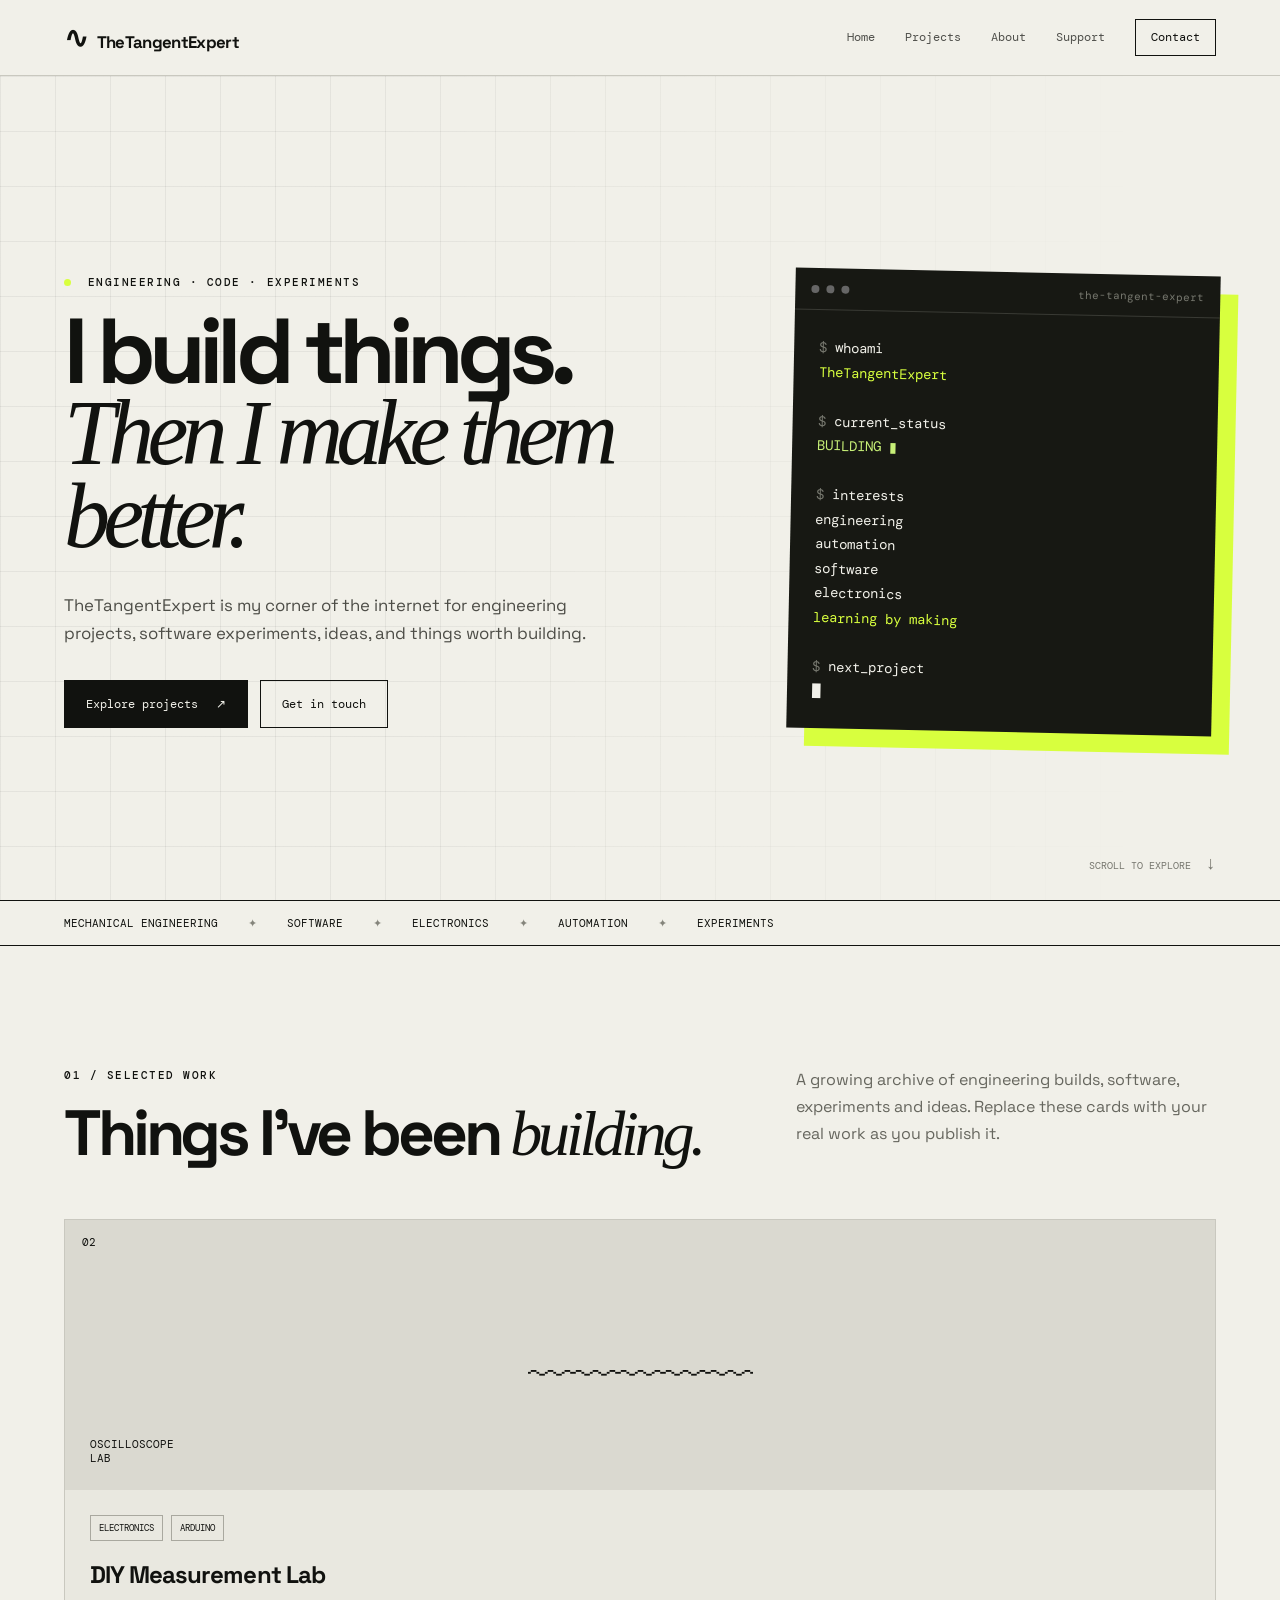
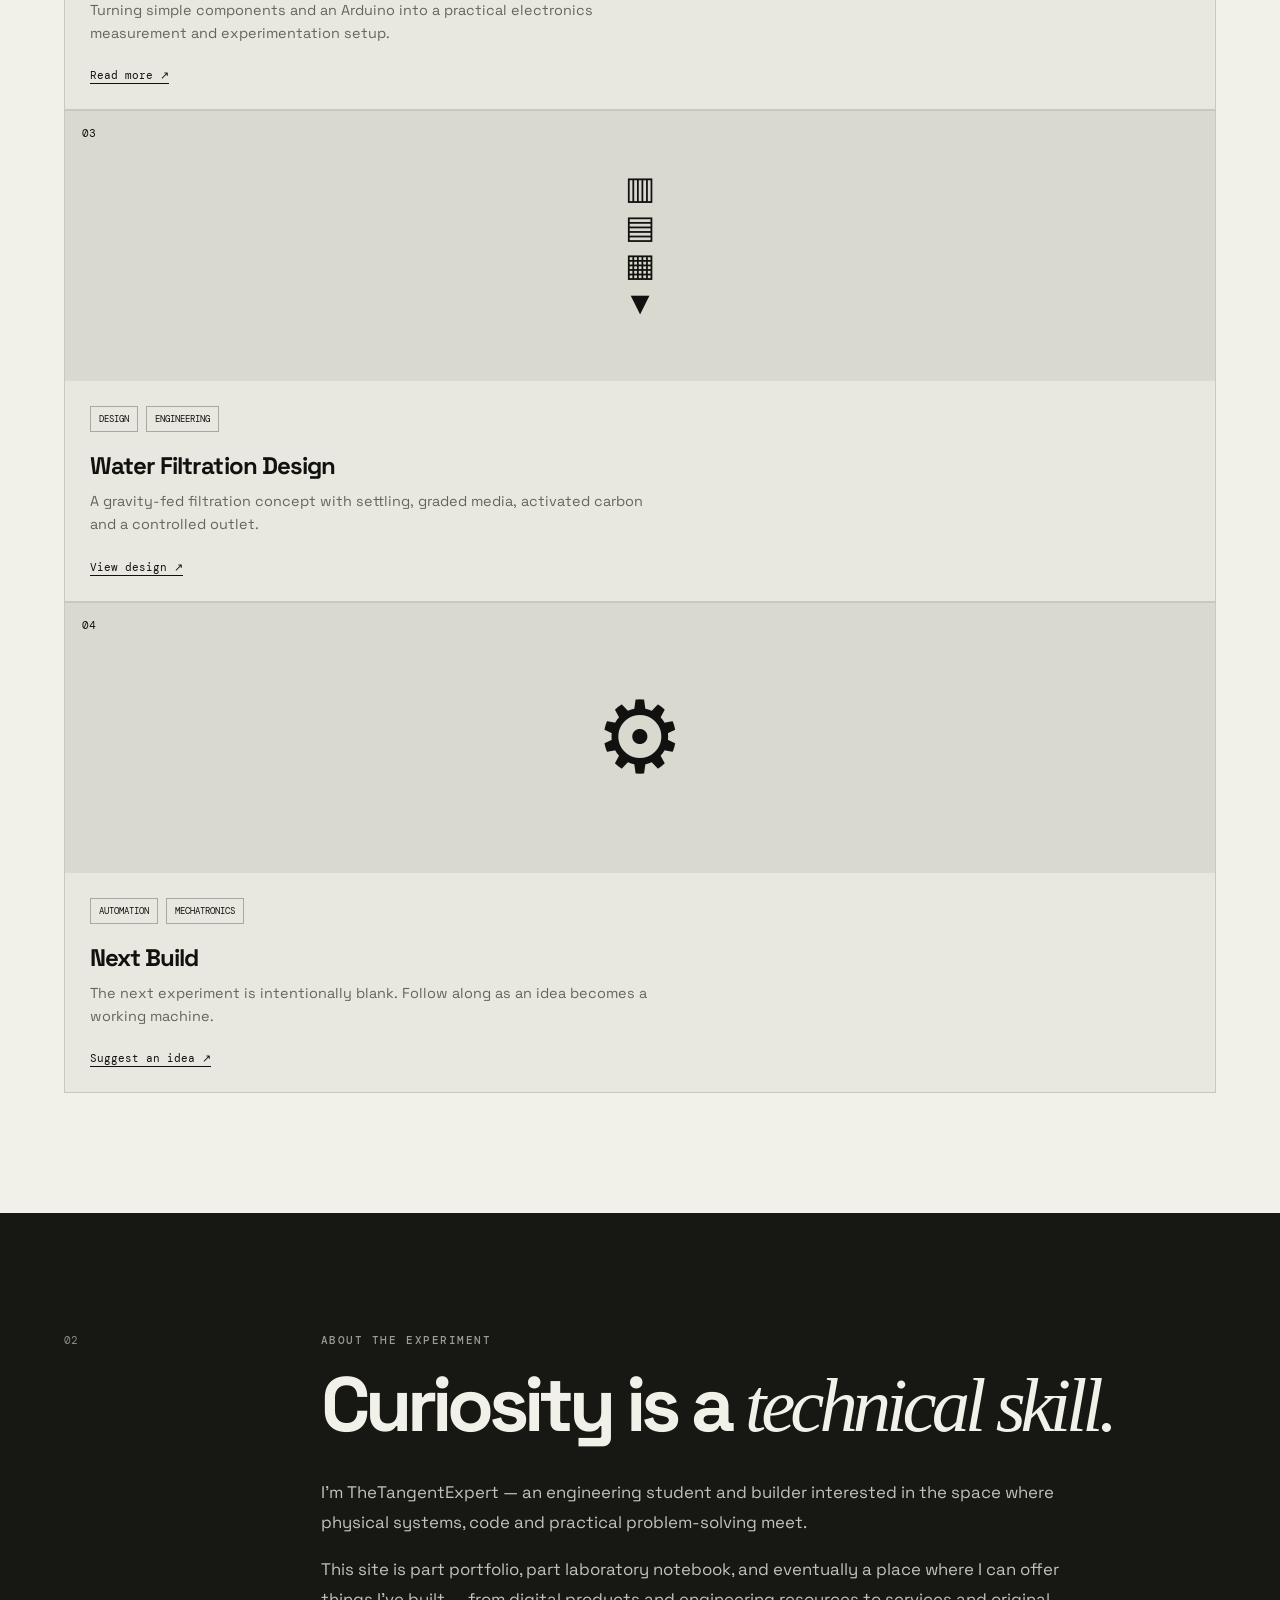
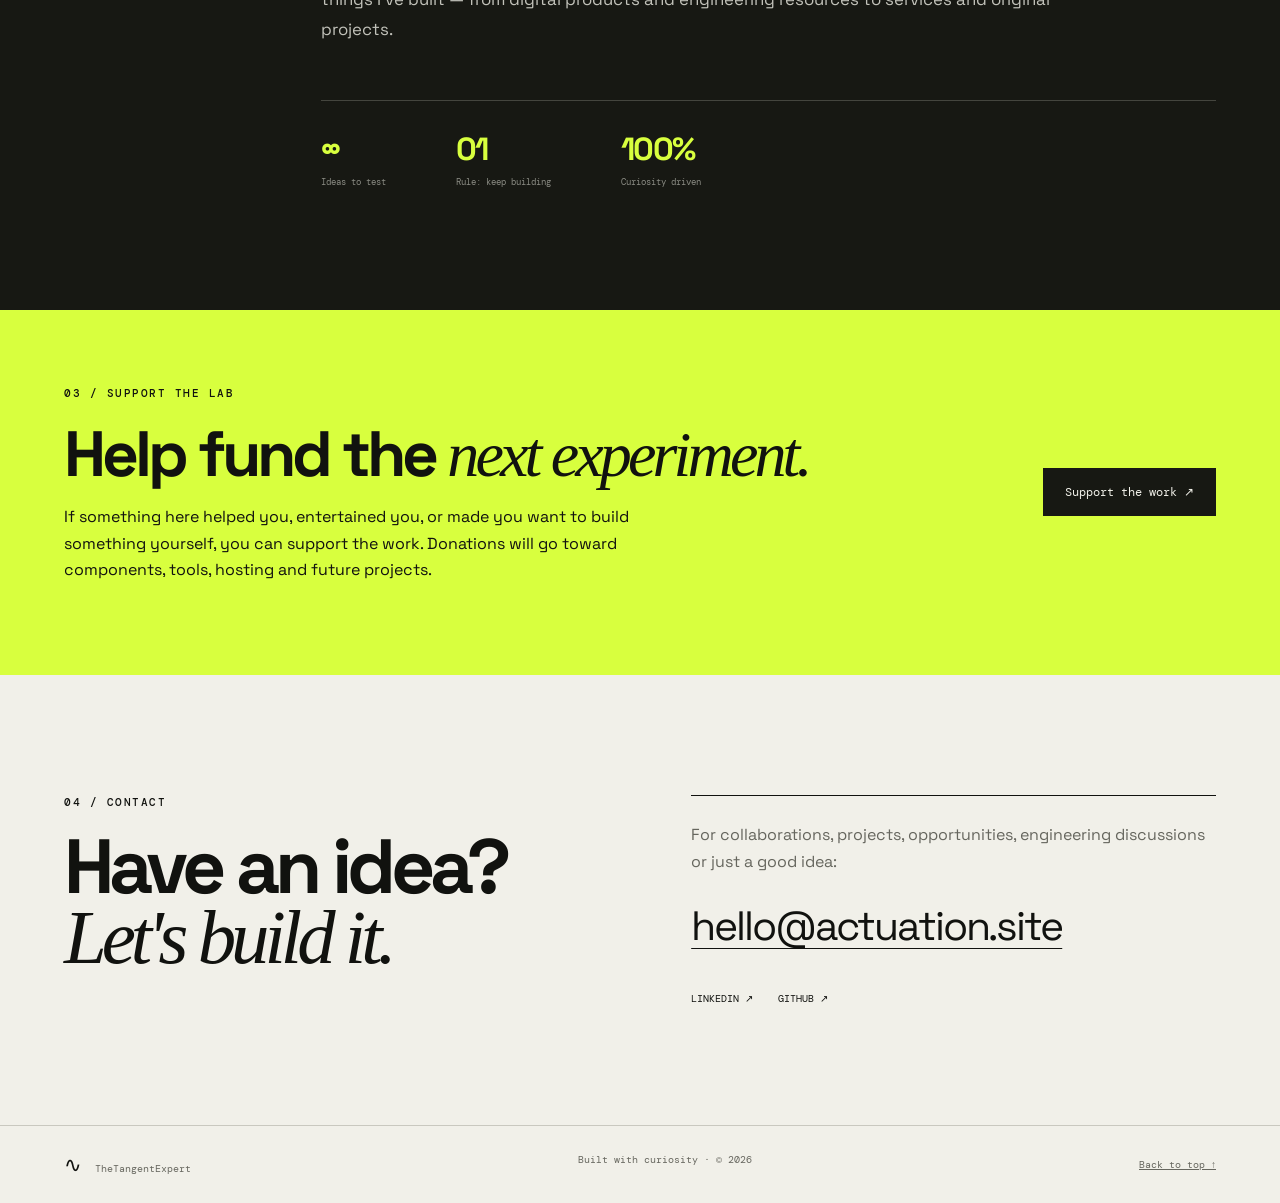
==== commit 523d9066: "Update favicon and contact link in index.html" ====
--- a/index.html
+++ b/index.html
@@ -14,7 +14,7 @@
   <meta name="viewport" content="width=device-width, initial-scale=1.0">
   <meta name="description" content="TheTangentExpert — engineering, experiments, software and projects by Tangeni.">
   <title>TheTangentExpert | Engineering in Motion</title>
-  <link rel="icon" href="assets/favicon.svg" type="image/svg+xml">
+  <link rel="icon" href="assets/icon.png" type="image/png">
   <link rel="stylesheet" href="style.css">
 </head>
 <body>
@@ -39,7 +39,7 @@
         <p class="hero-text">TheTangentExpert is my corner of the internet for engineering projects, software experiments, ideas, and things worth building.</p>
         <div class="actions">
           <a class="button primary" href="projects/index.html">Explore projects <span>↗</span></a>
-          <a class="button ghost" href="#contact">Get in touch</a>
+          <a class="button ghost" href="/contact/index.html">Get in touch</a>
         </div>
       </div>
       <div class="hero-card">
@@ -64,7 +64,7 @@
     </section>
 
     <section class="ticker" aria-label="Topics">
-      <div>MECHANICAL ENGINEERING</div><span>✦</span><div>SOFTWARE</div><span>✦</span><div>ELECTRONICS</div><span>✦</span><div>AUTOMATION</div><span>✦</span><div>EXPERIMENTS</div><span>✦</span><div>MECHANICAL ENGINEERING</div>
+      <div>MECHANICAL ENGINEERING</div><span>✦</span><div>SOFTWARE</div><span>✦</span><div>ELECTRONICS</div><span>✦</span><div>AUTOMATION</div><span>✦</span><div>EXPERIMENTS</div>
     </section>
 
     <section id="projects" class="section projects">
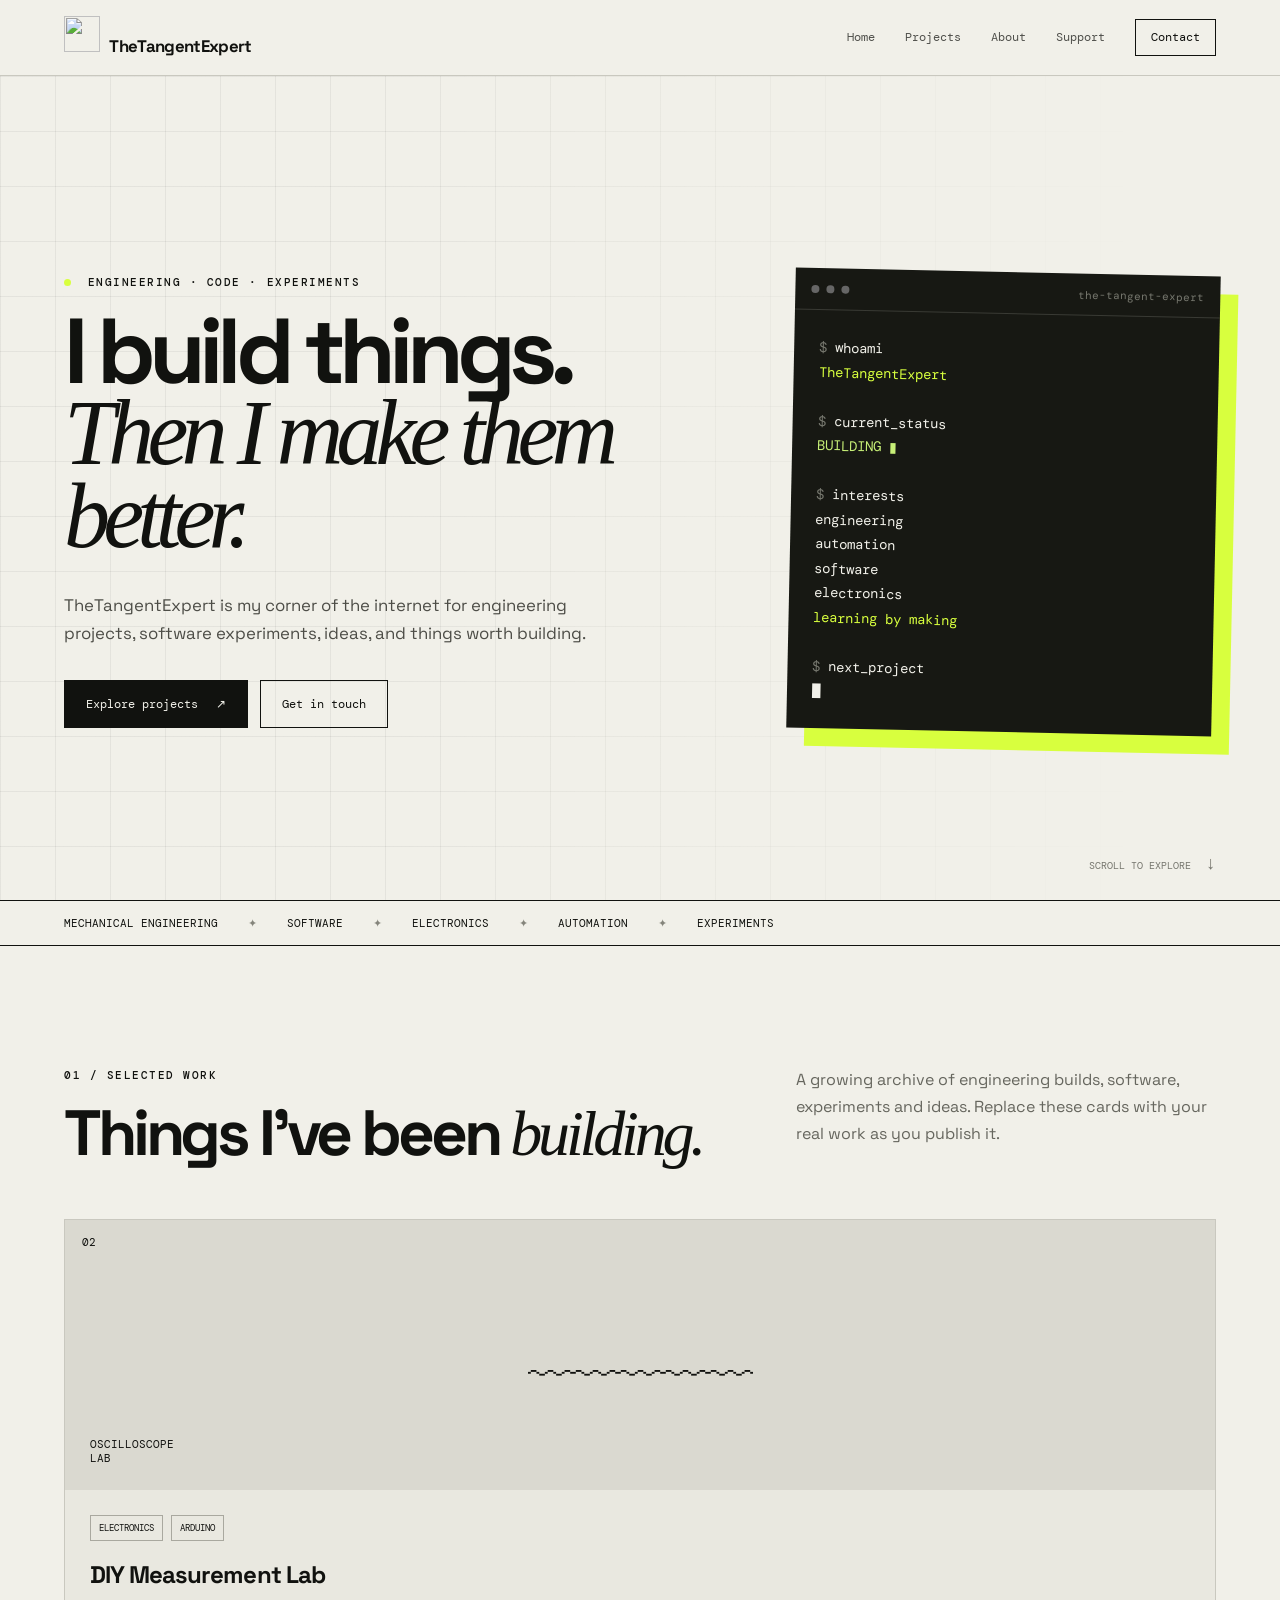
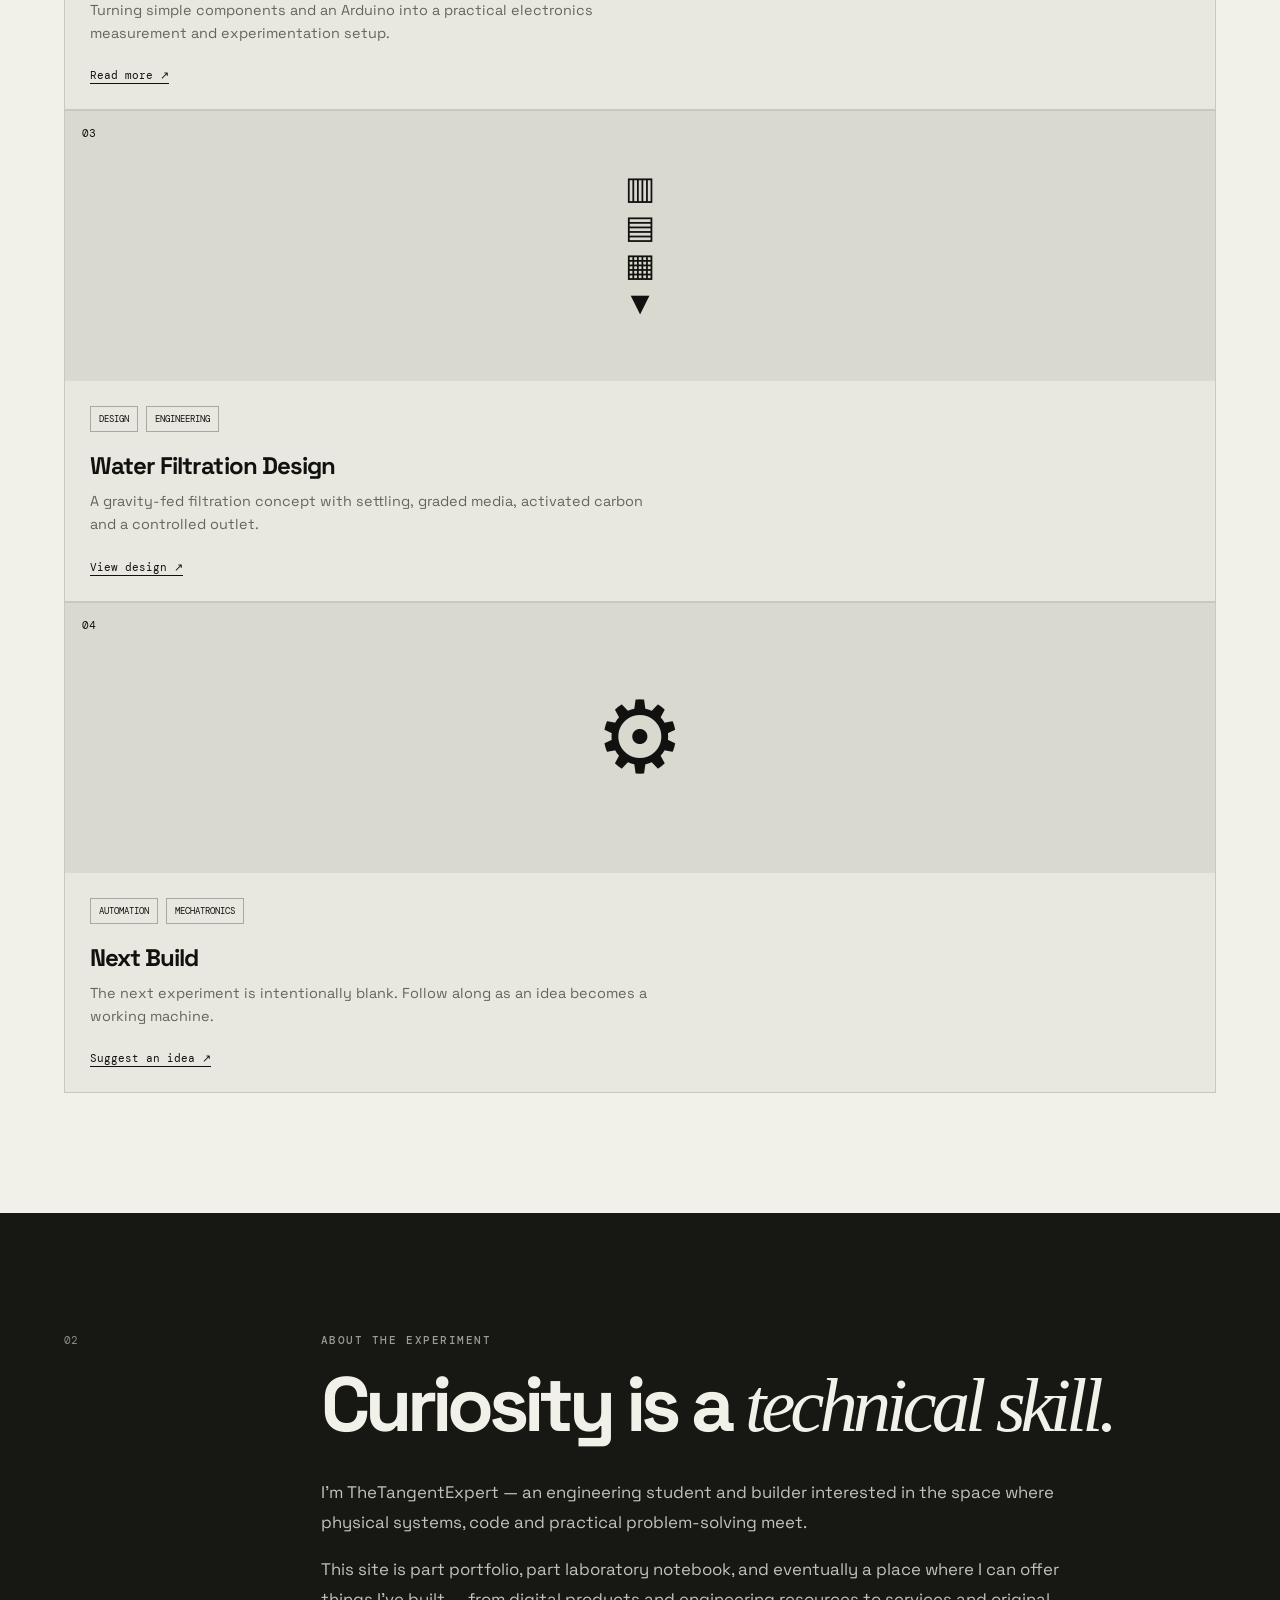
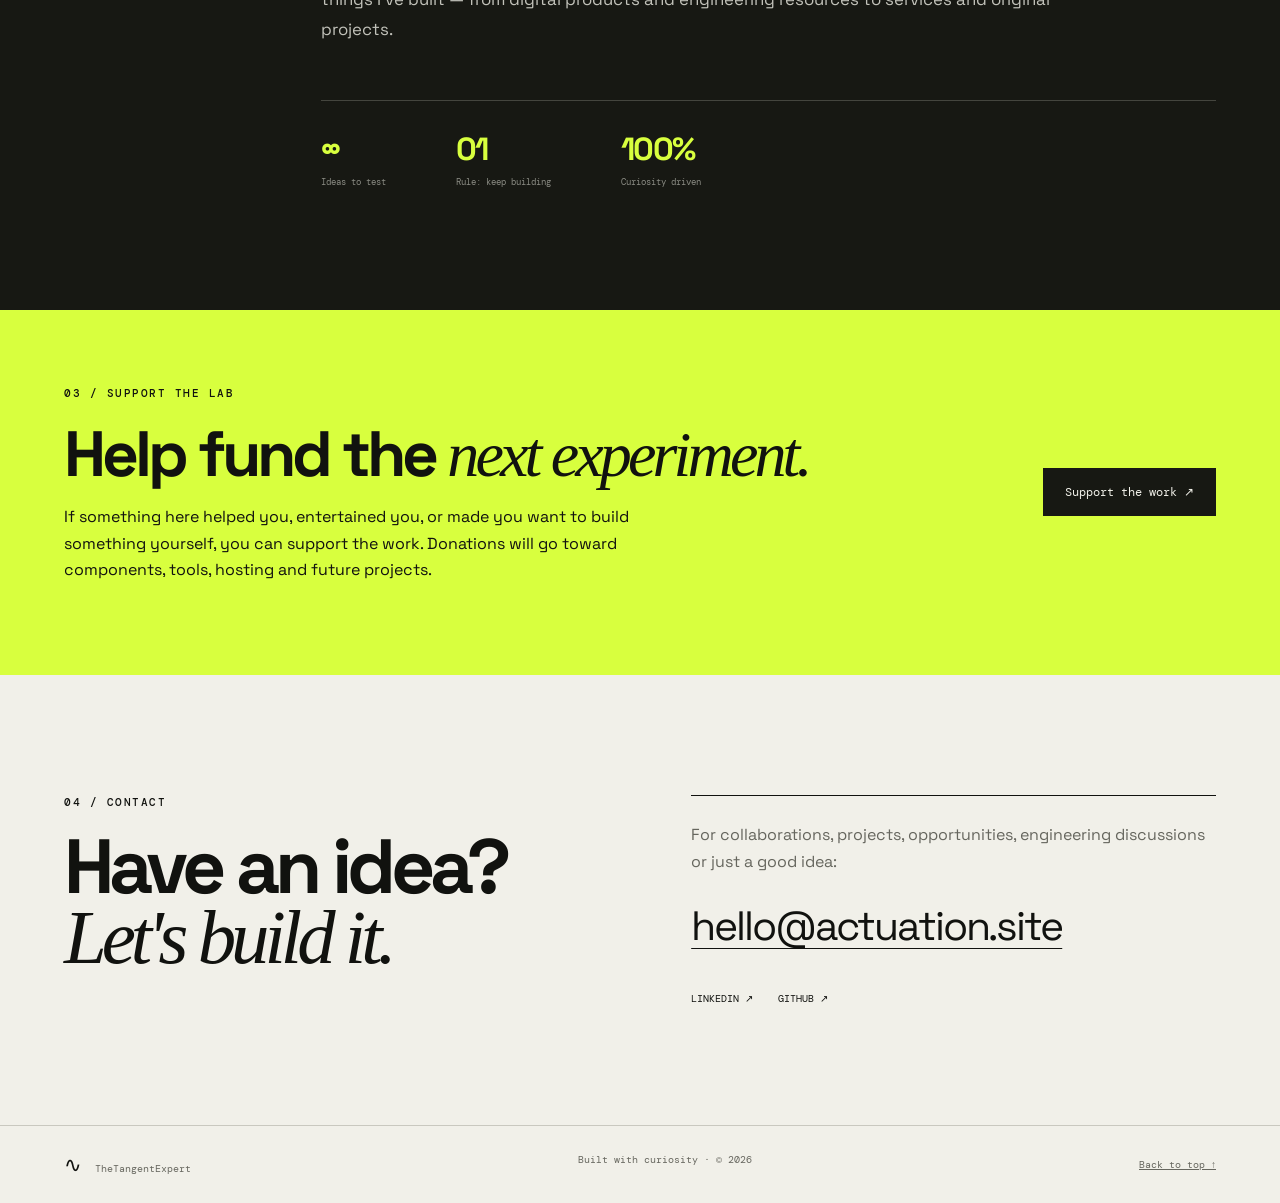
==== commit 1ff49f99: "Update brand link to use an image instead of text" ====
--- a/index.html
+++ b/index.html
@@ -19,7 +19,7 @@
 </head>
 <body>
   <header class="nav">
-    <a class="brand" href="#top"><span class="brand-mark">∿</span> TheTangentExpert</a>
+    <a class="brand" href="/index.html"><span class="brand-mark"><img src="icon.png" alt="" width="36" height="36"></span> TheTangentExpert</a>
     <nav>
       <a href="/index.html">Home</a>
       <a href="/projects/index.html">Projects</a>
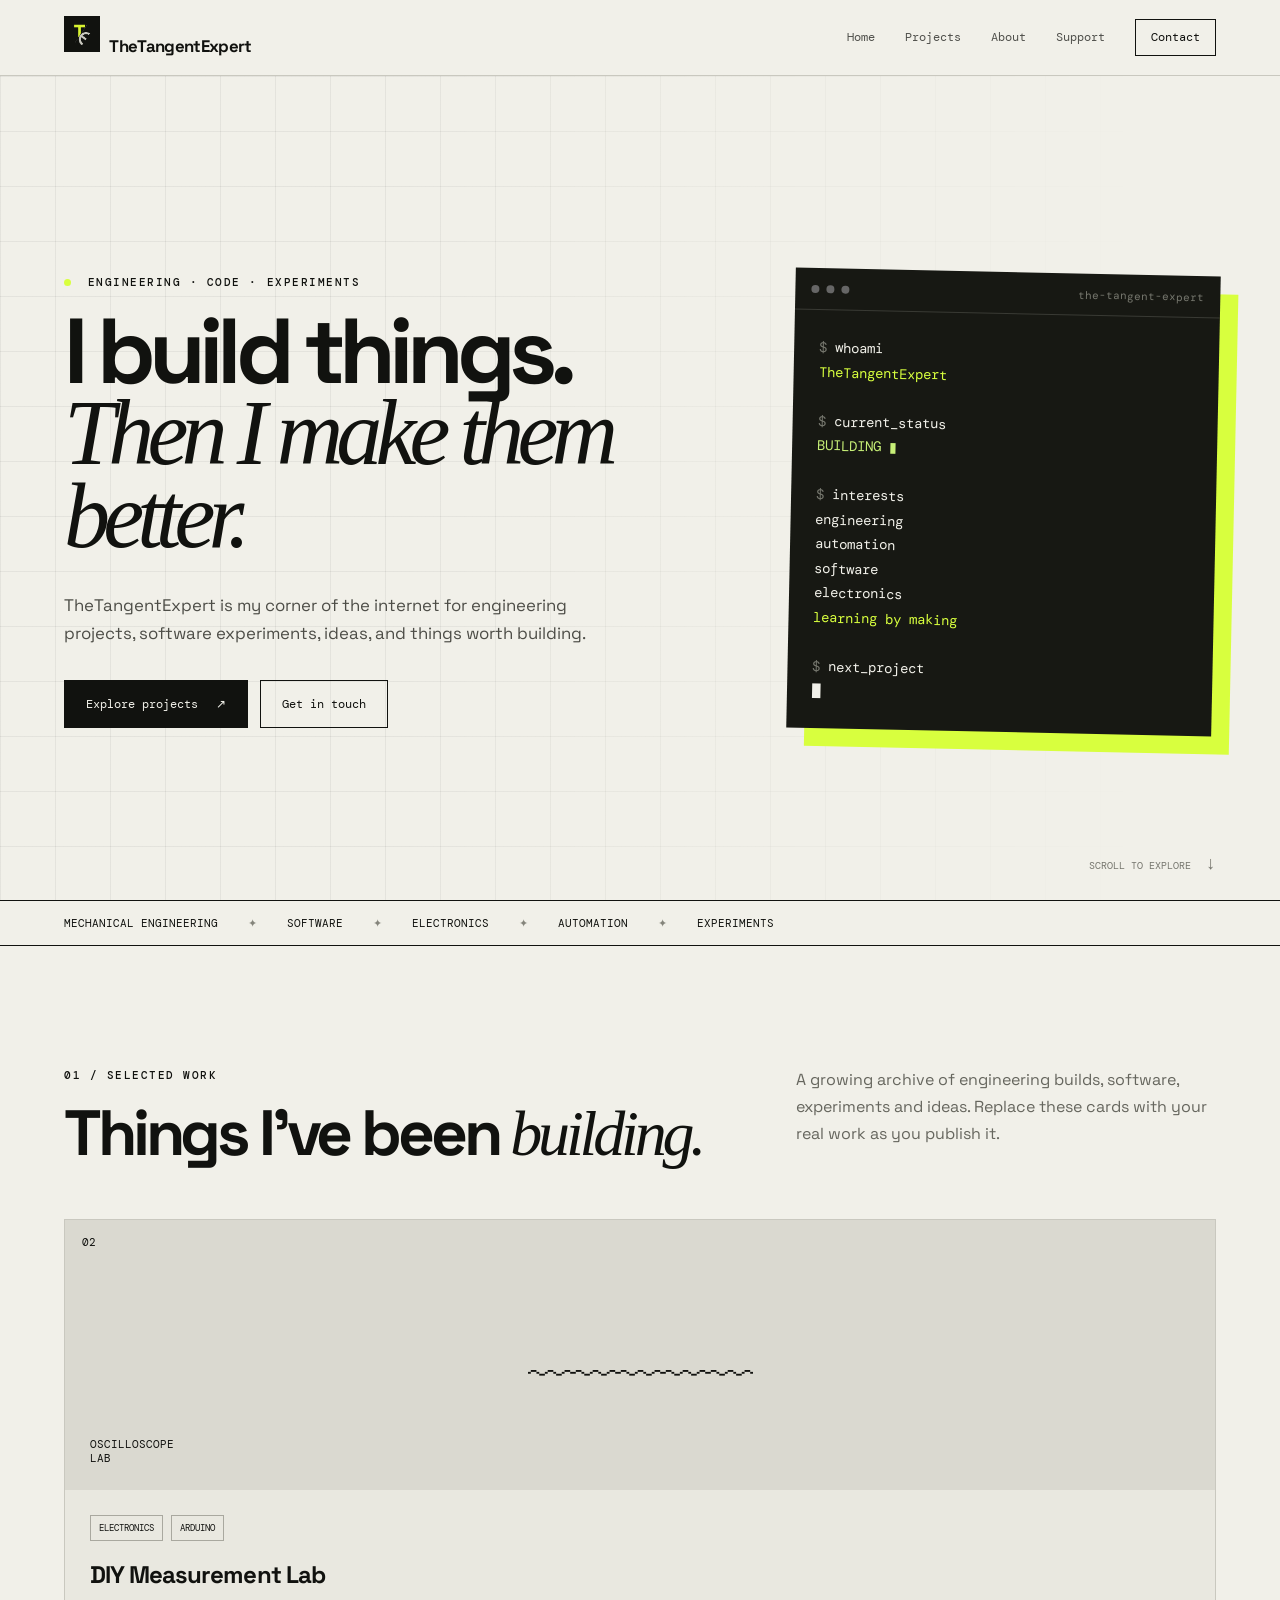
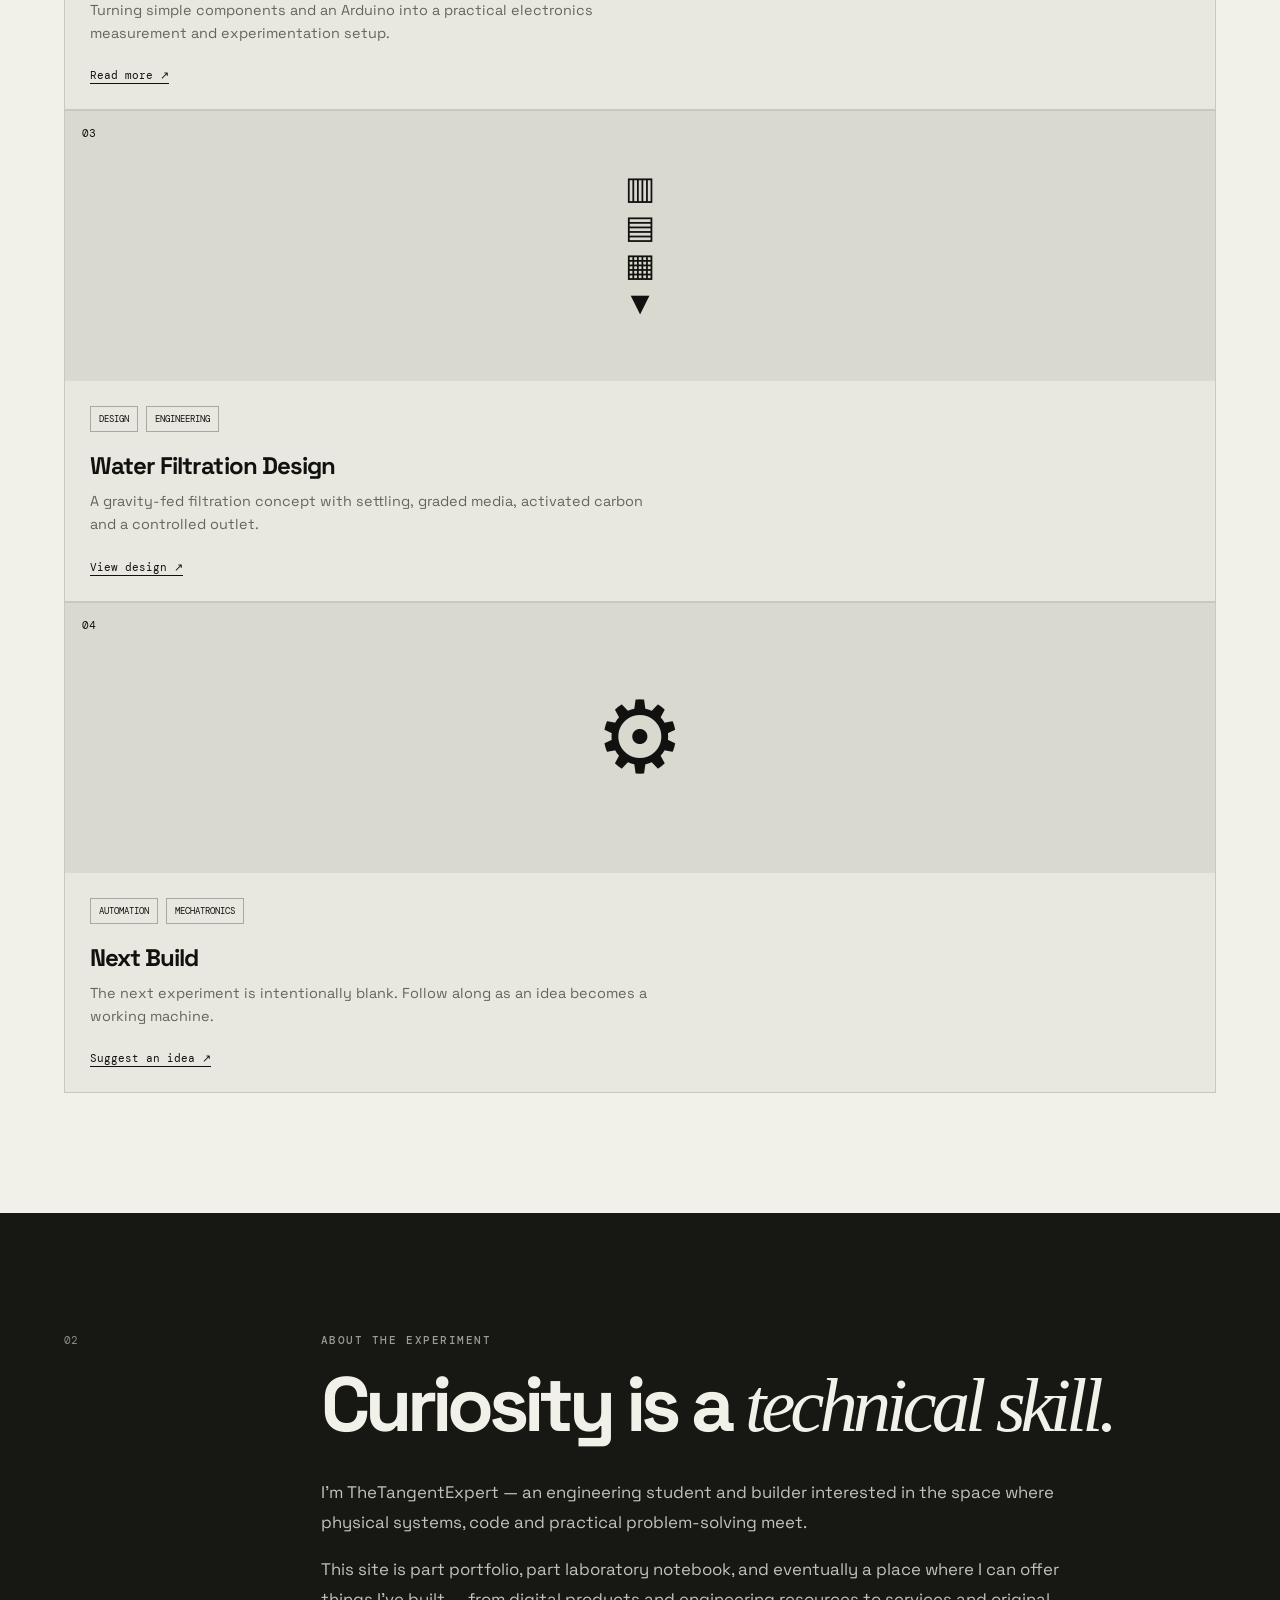
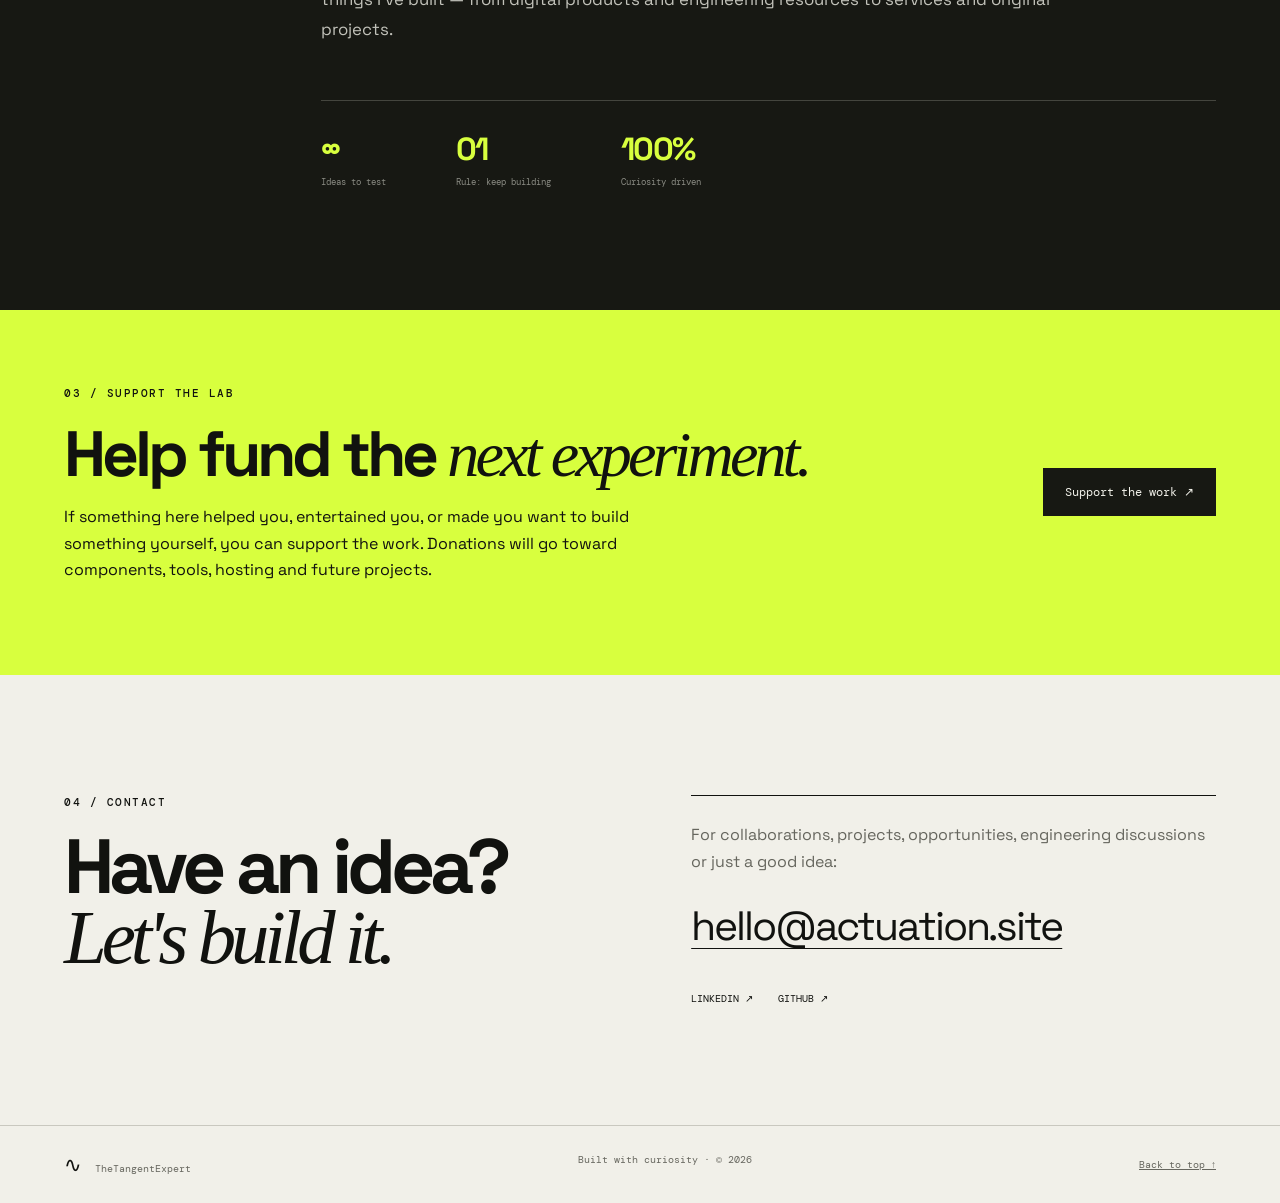
==== commit 81198333: "Change brand logo image source to assets folder Updated the image source path for the brand logo." ====
--- a/index.html
+++ b/index.html
@@ -19,7 +19,7 @@
 </head>
 <body>
   <header class="nav">
-    <a class="brand" href="/index.html"><span class="brand-mark"><img src="icon.png" alt="" width="36" height="36"></span> TheTangentExpert</a>
+    <a class="brand" href="/index.html"><span class="brand-mark"><img src="/assets/icon.png" alt="" width="36" height="36"></span> TheTangentExpert</a>
     <nav>
       <a href="/index.html">Home</a>
       <a href="/projects/index.html">Projects</a>
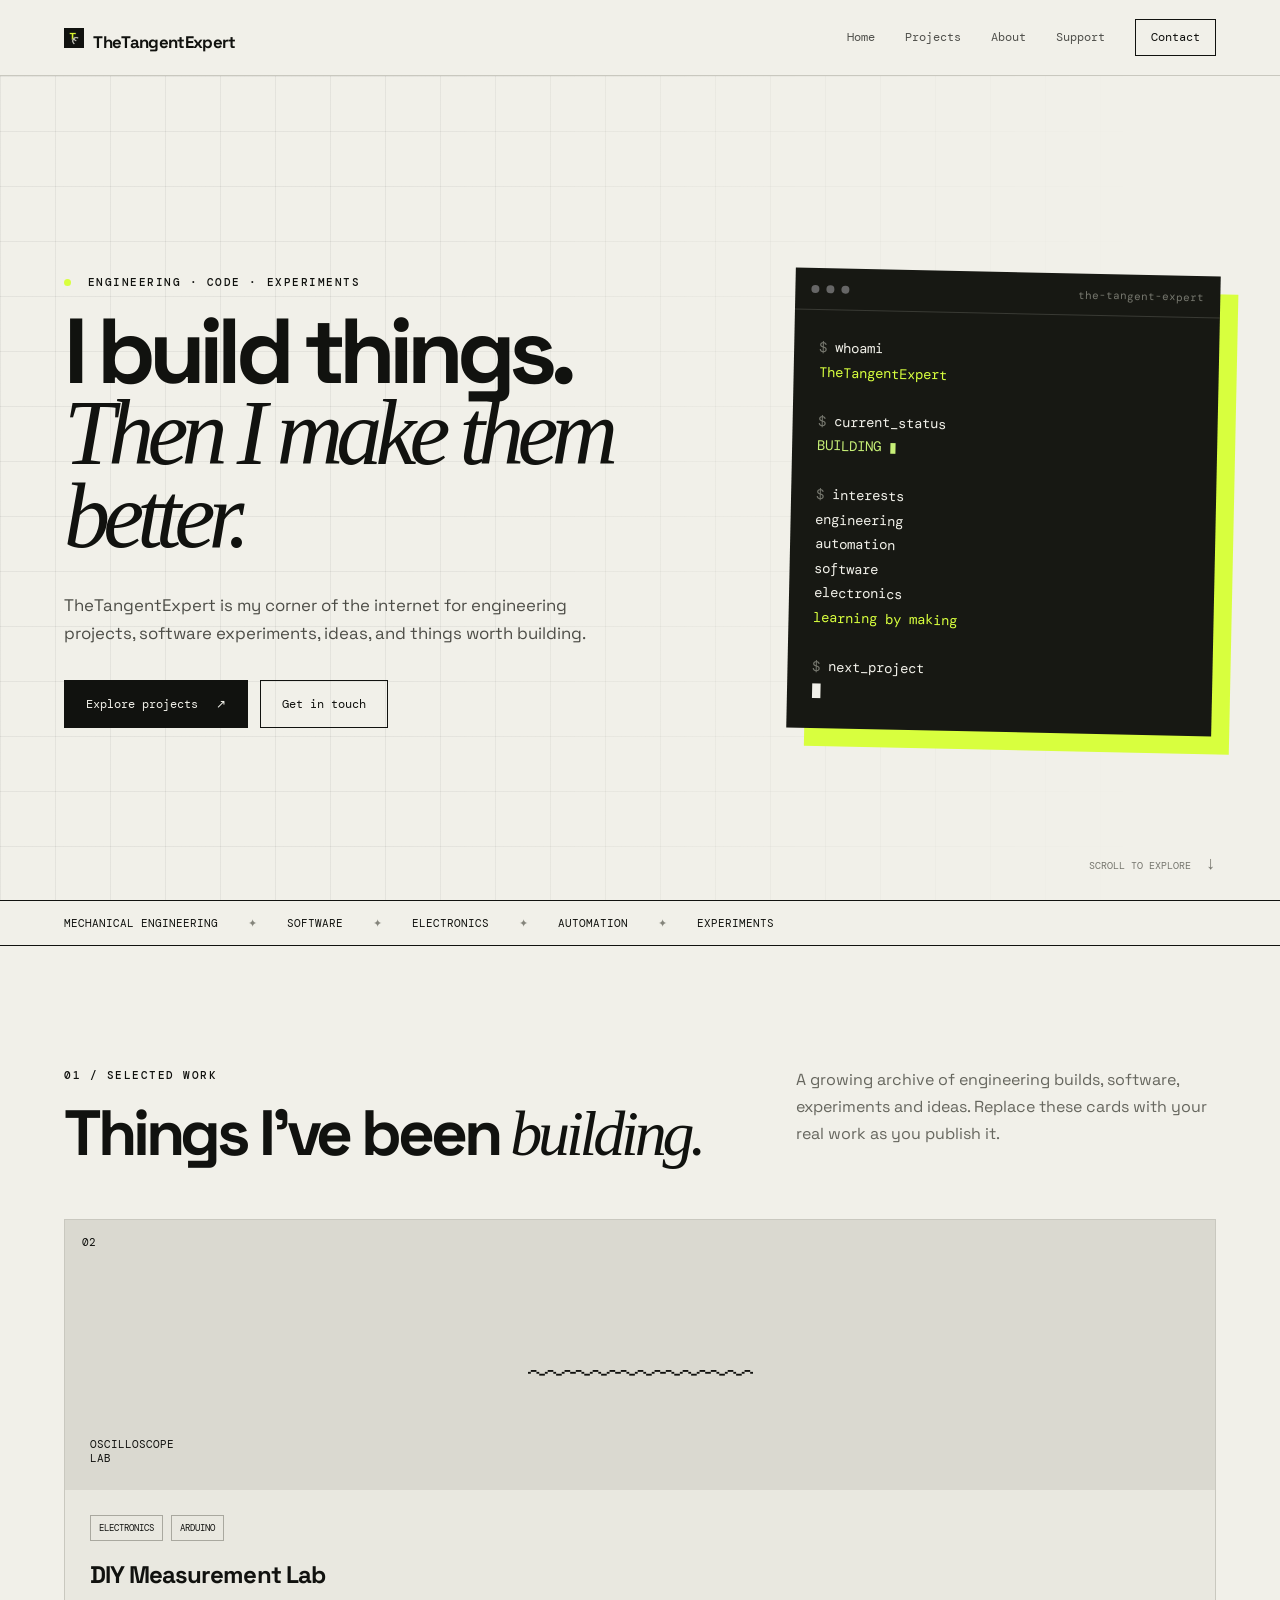
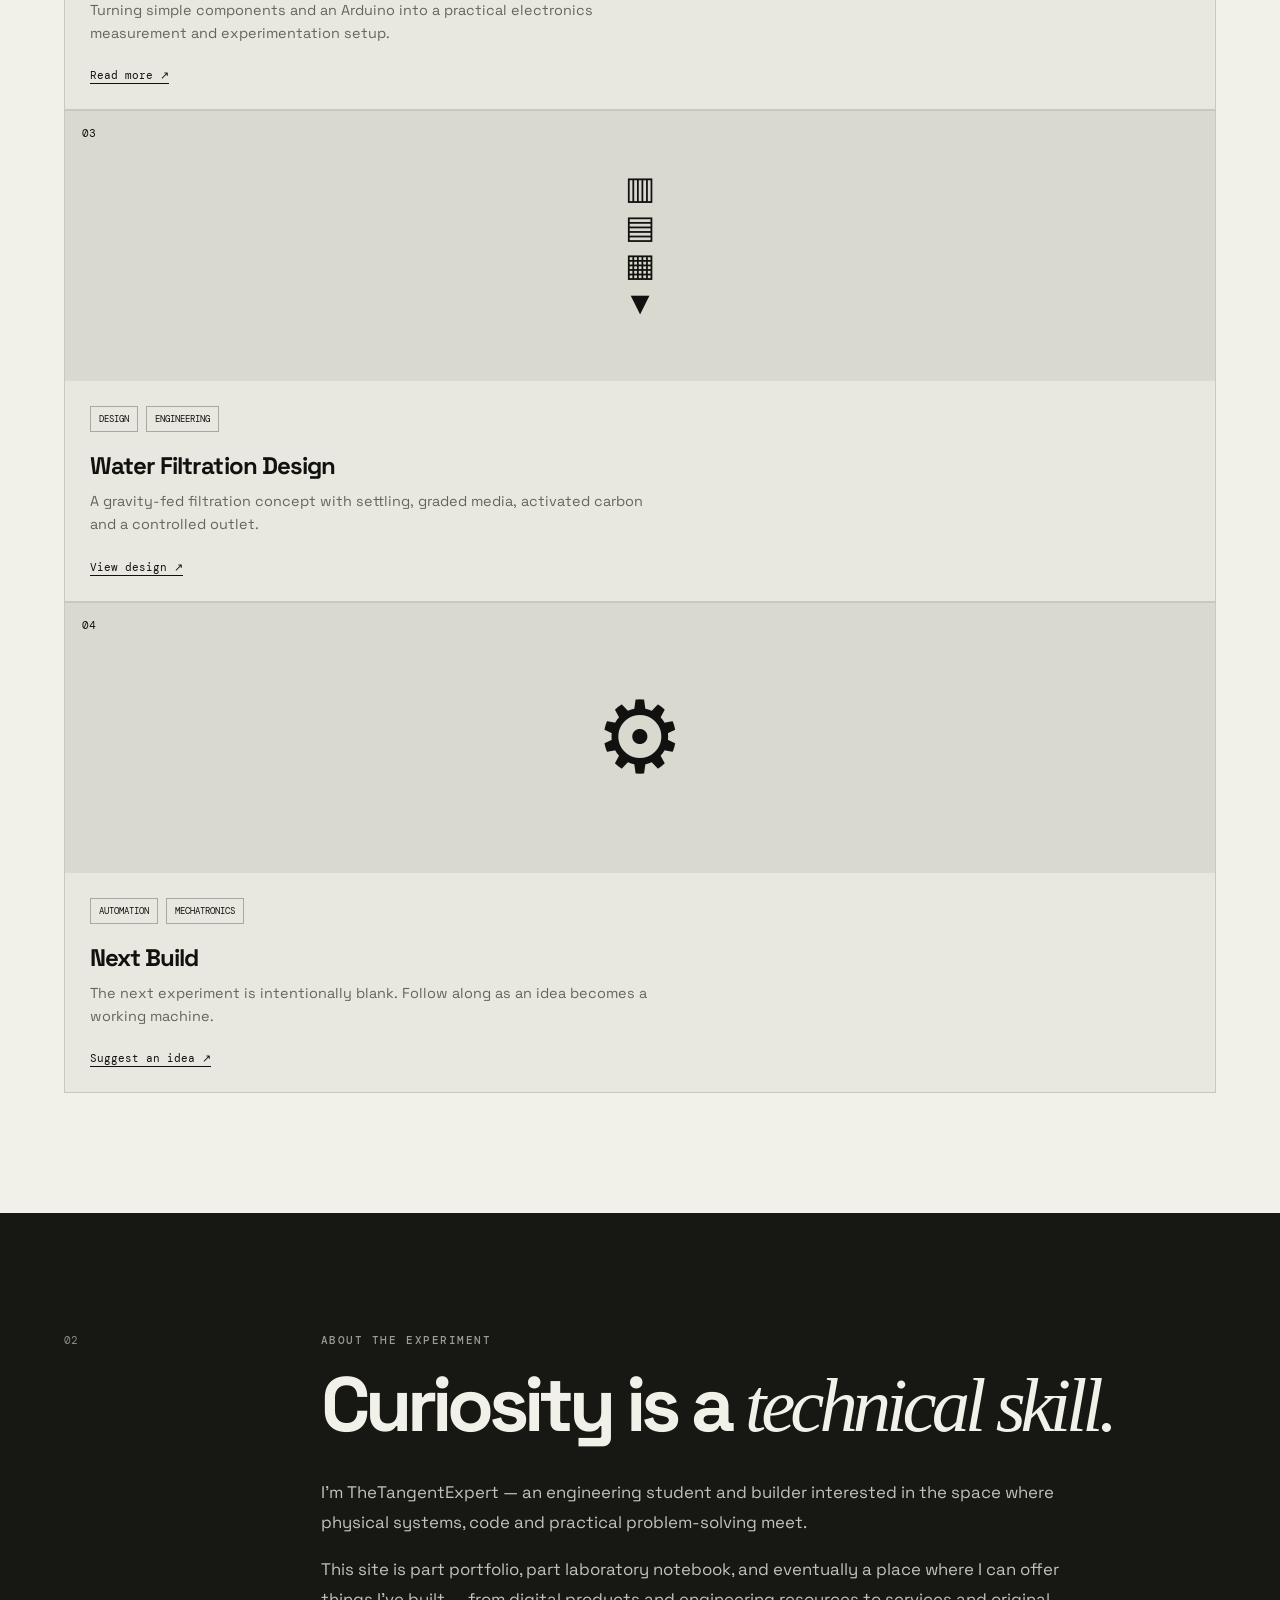
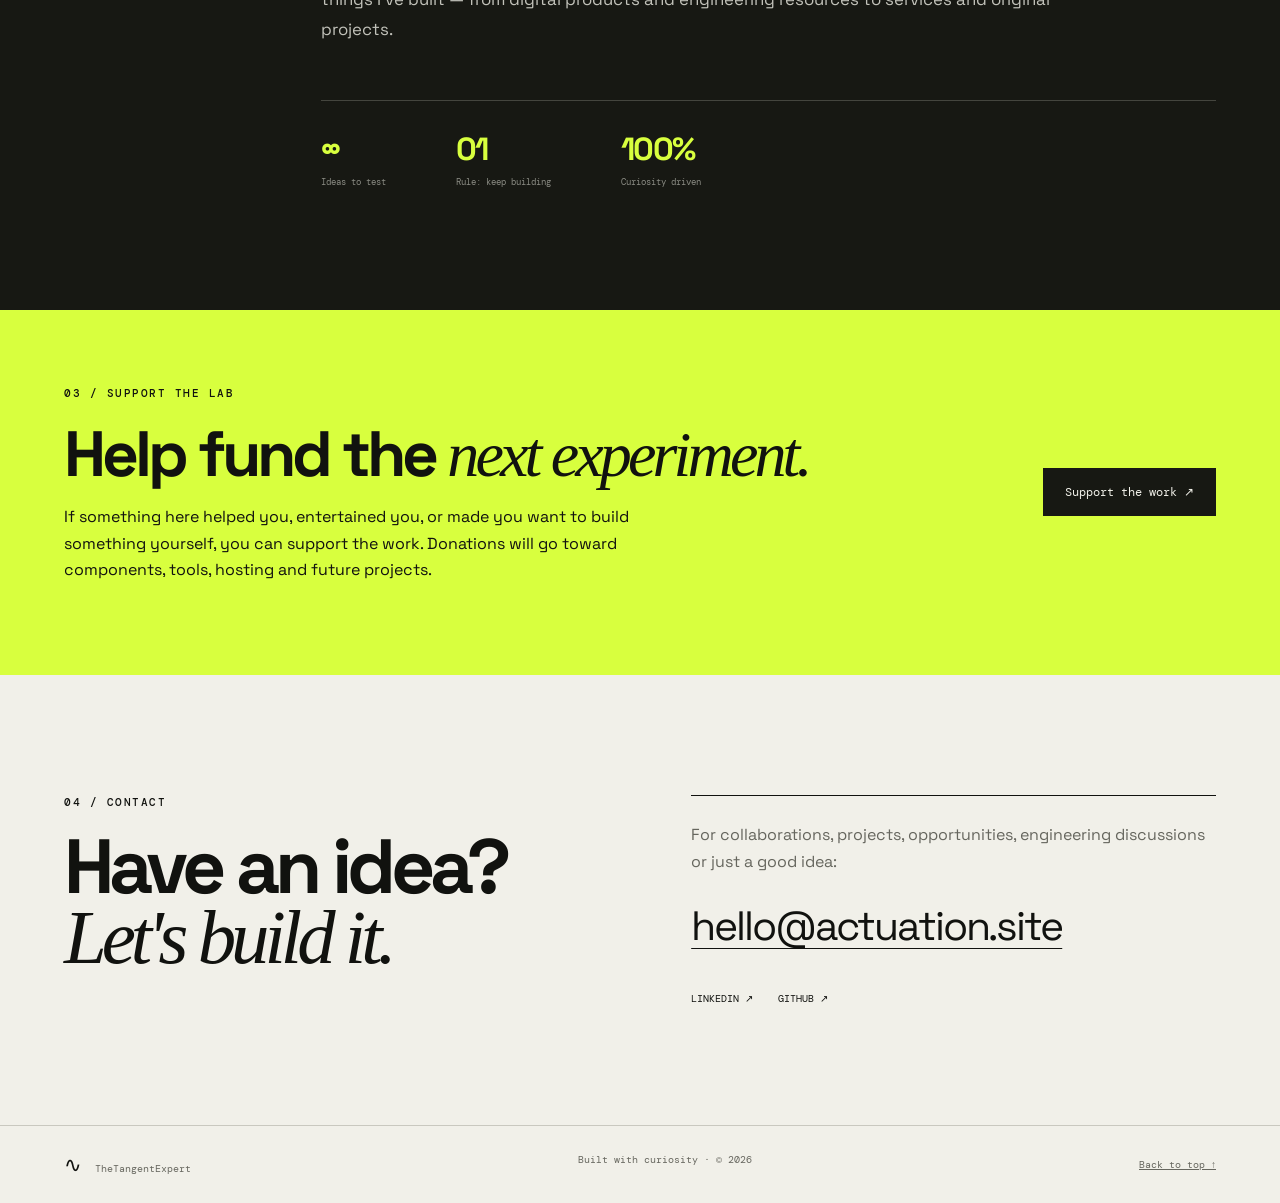
==== commit ee791618: "Change logo image dimensions in index.html Updated logo image size in the header." ====
--- a/index.html
+++ b/index.html
@@ -19,7 +19,7 @@
 </head>
 <body>
   <header class="nav">
-    <a class="brand" href="/index.html"><span class="brand-mark"><img src="/assets/icon.png" alt="" width="36" height="36"></span> TheTangentExpert</a>
+    <a class="brand" href="/index.html"><span class="brand-mark"><img src="/assets/icon.png" alt="" width="20" height="20"></span> TheTangentExpert</a>
     <nav>
       <a href="/index.html">Home</a>
       <a href="/projects/index.html">Projects</a>
